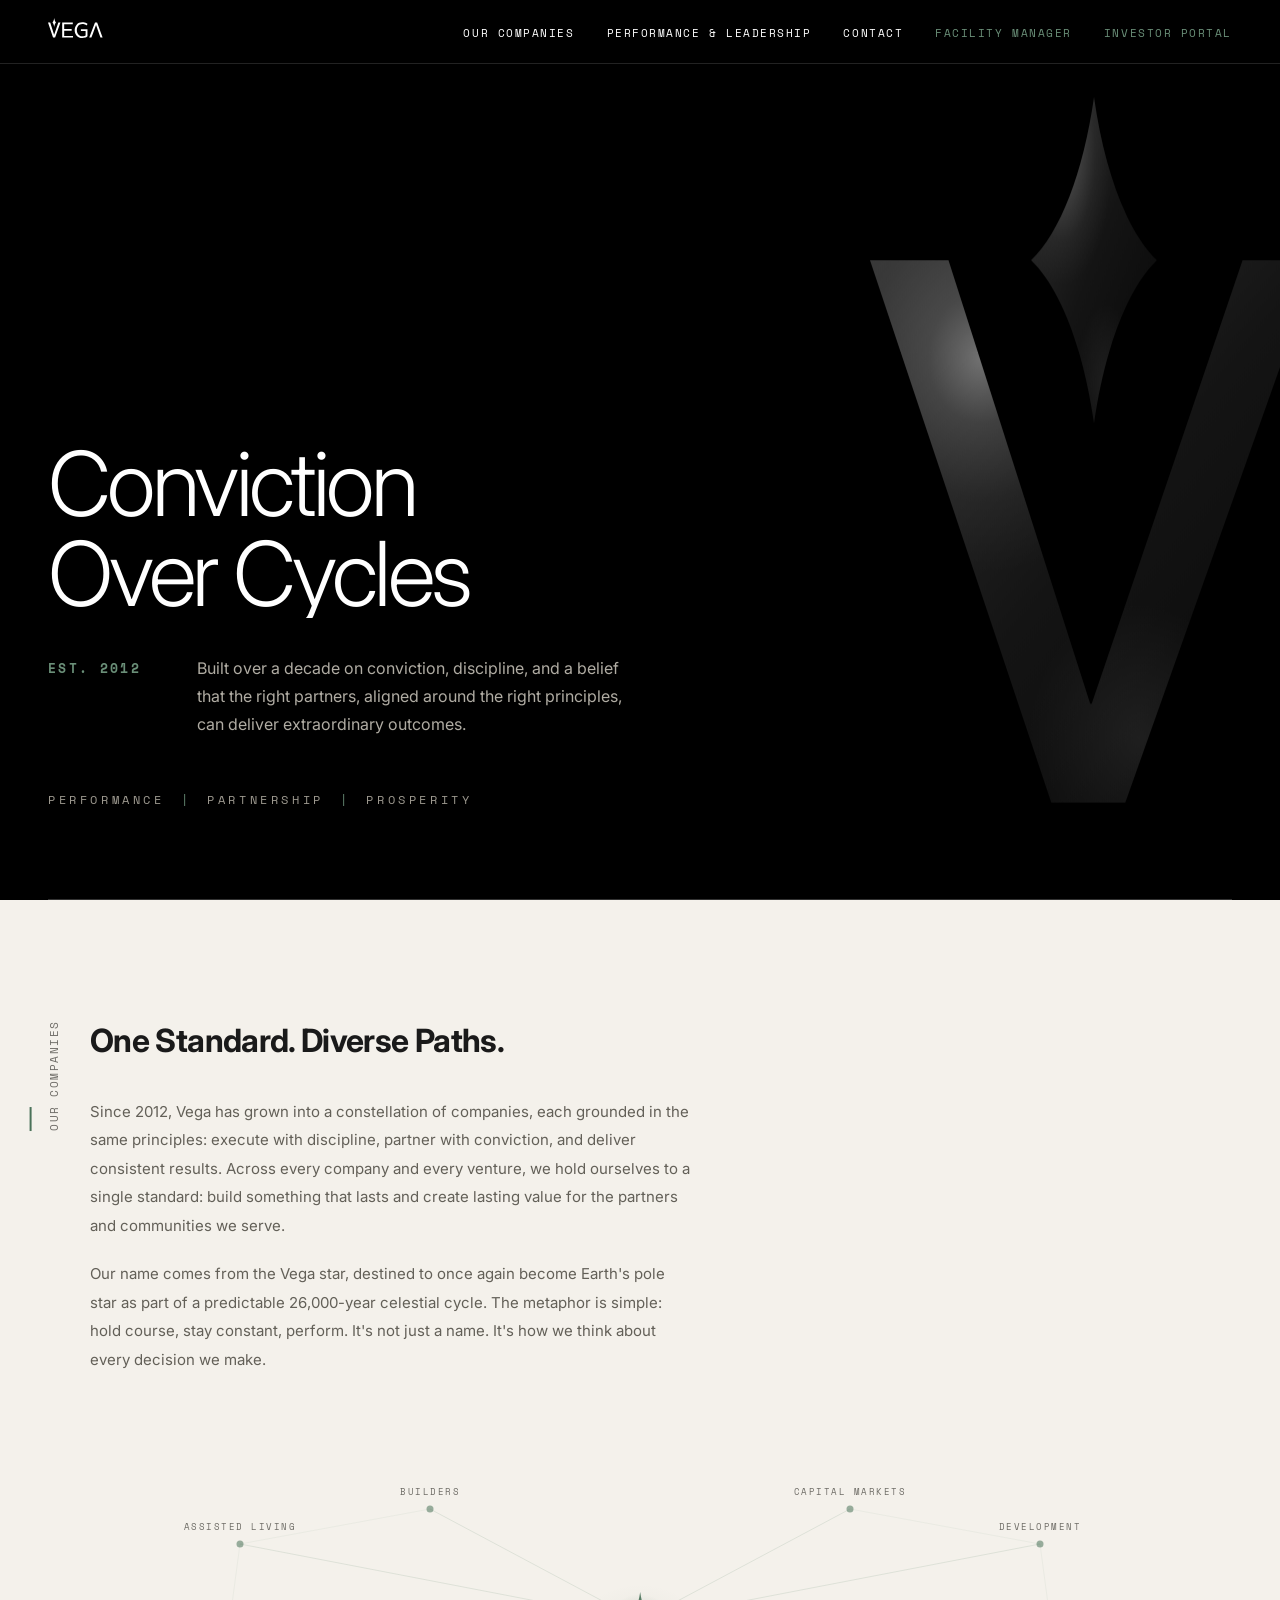
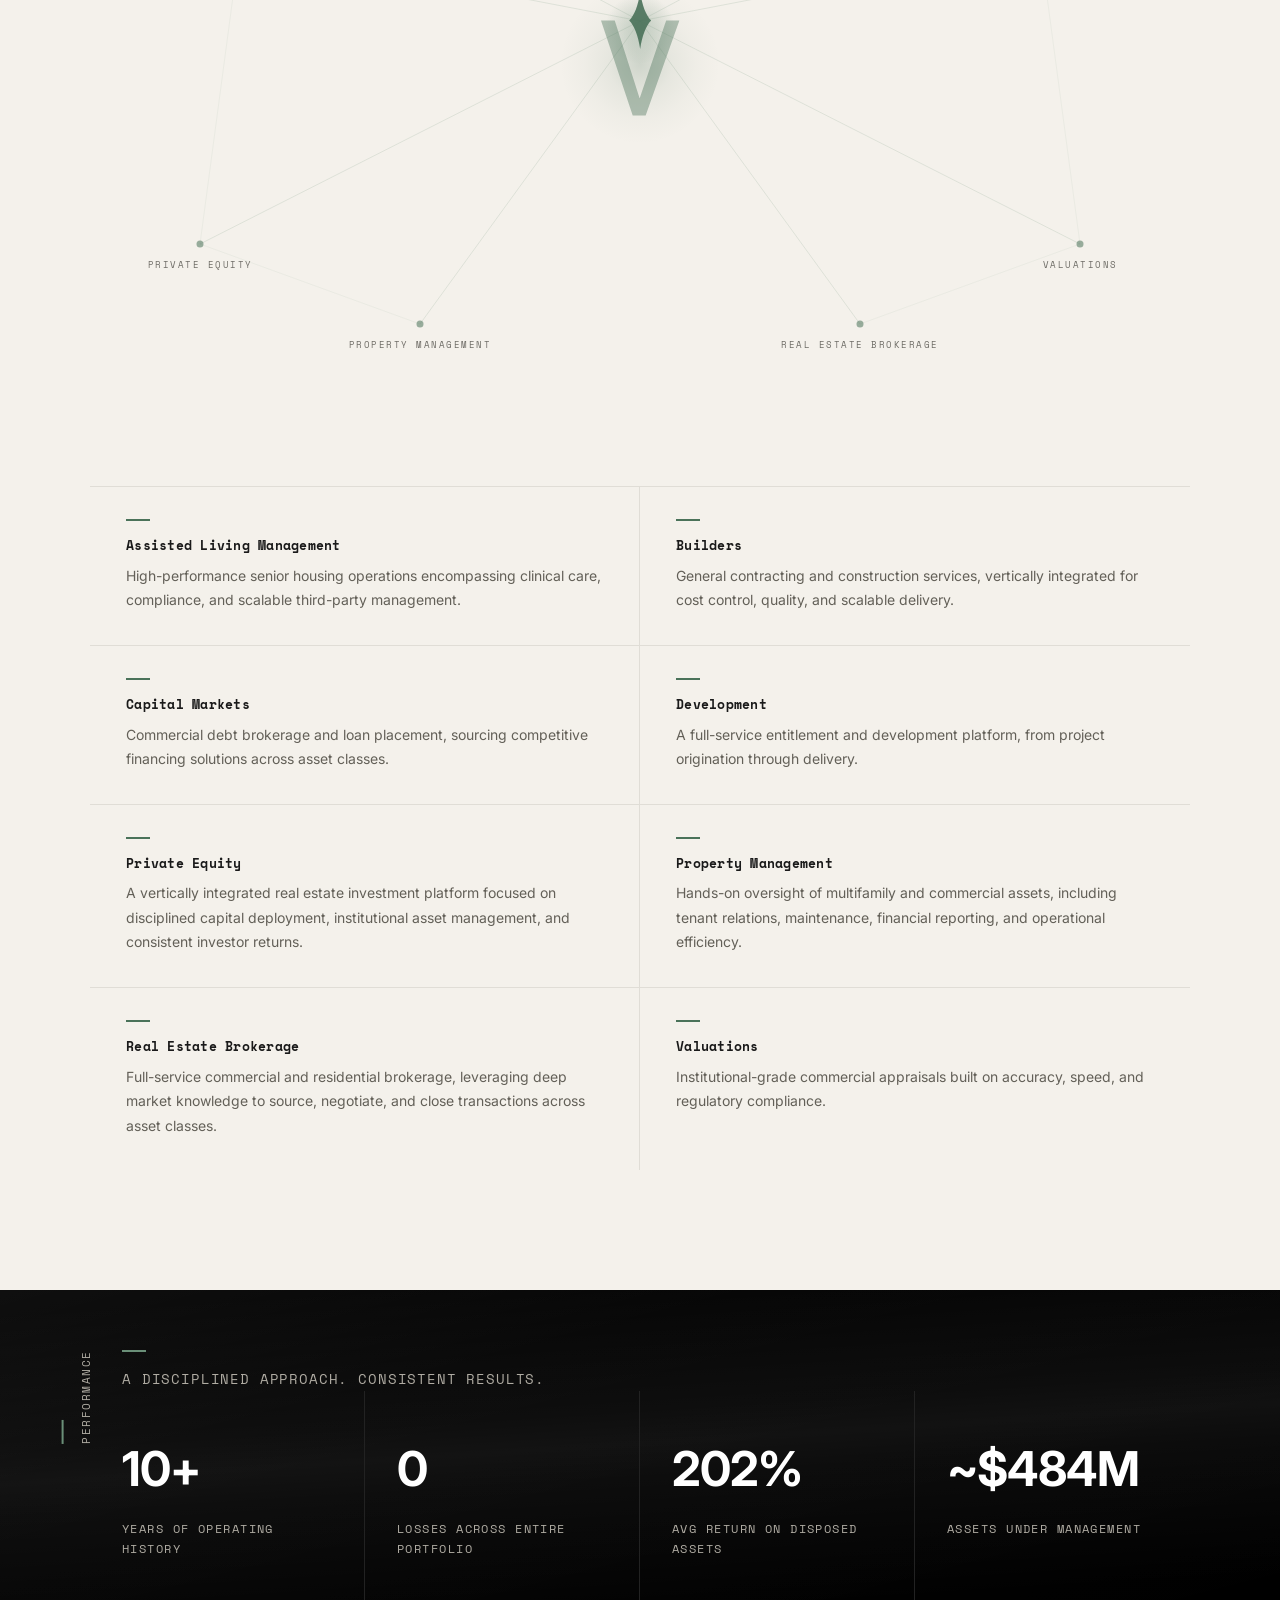
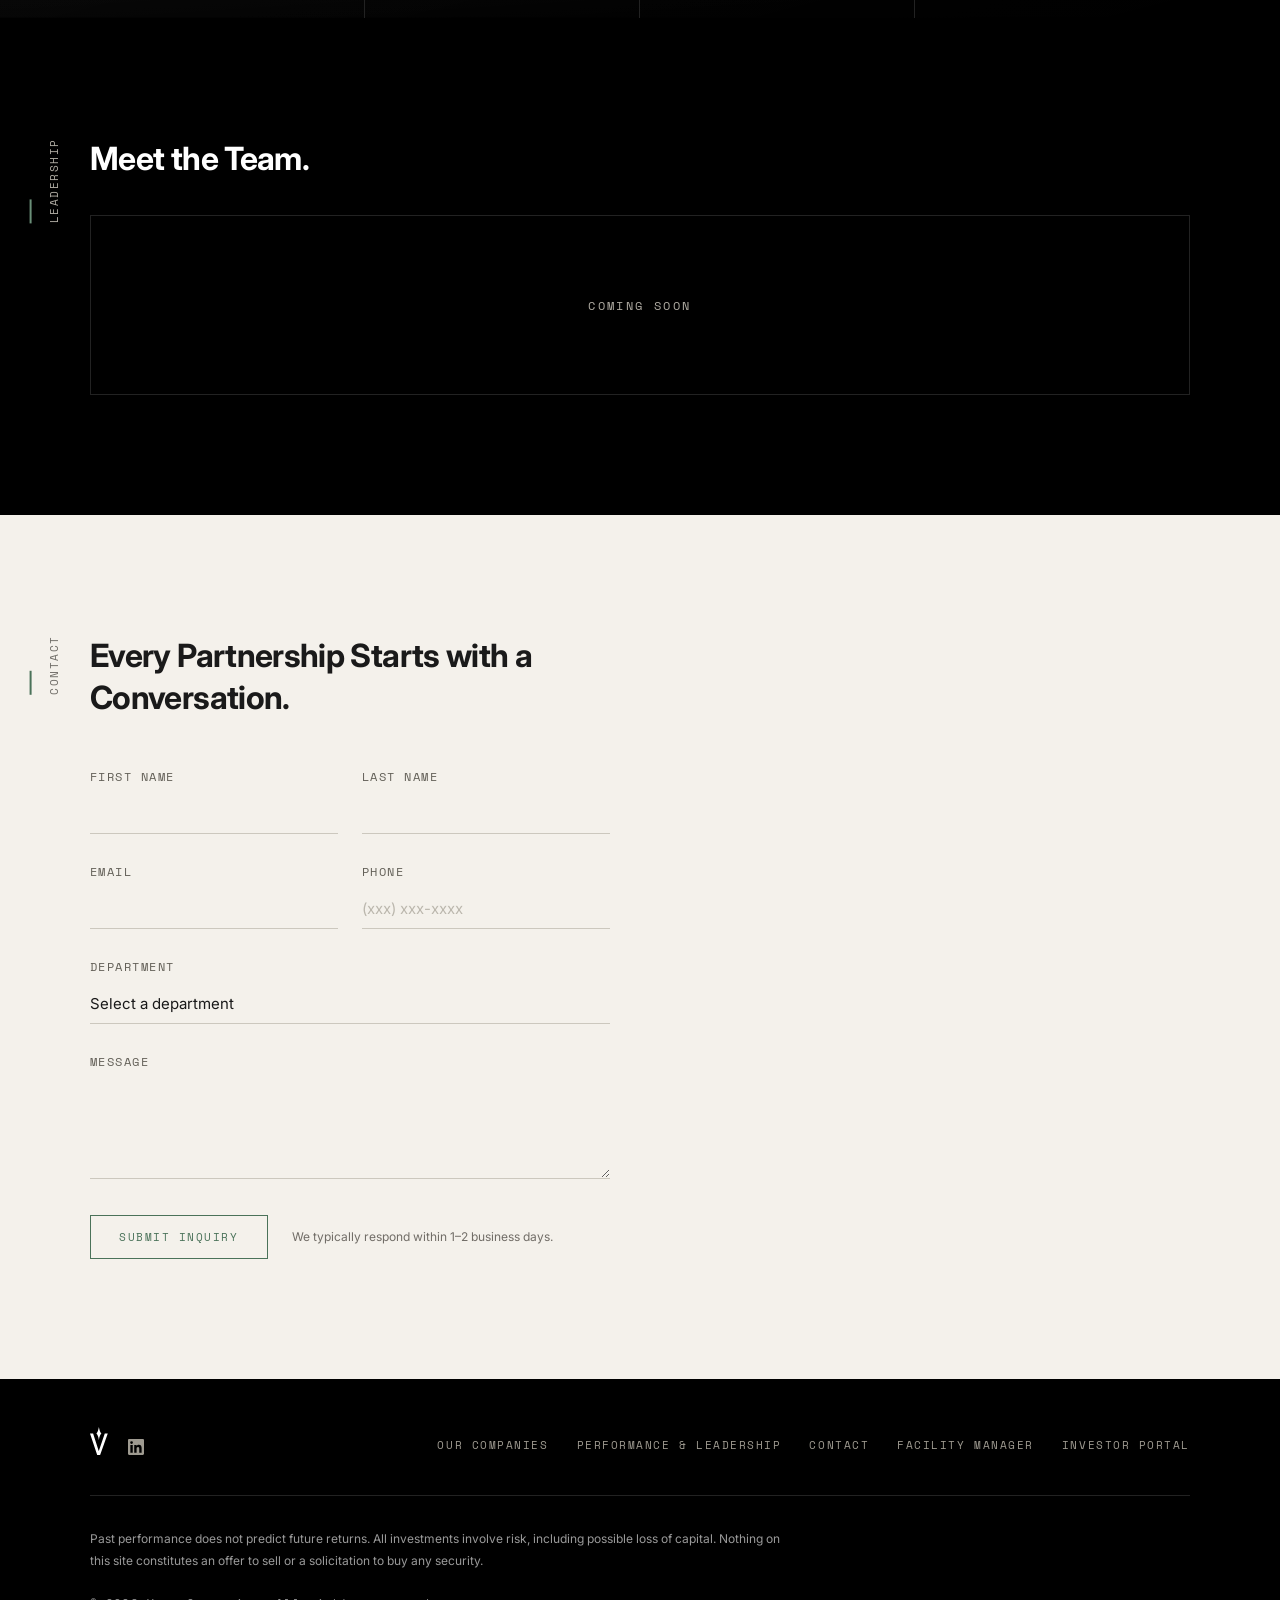
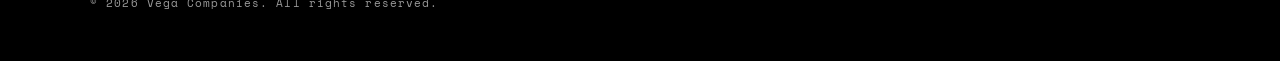
==== index.html @ 7c85484f "Migrate form pipeline from Netlify to Cloudflare Pages Functions + D1 - Add functions/api/contact.js" ====
<!DOCTYPE html>
<html lang="en">
<head>
<meta charset="UTF-8">
<meta name="viewport" content="width=device-width, initial-scale=1.0">
<title>Vega Companies | Conviction Over Cycles</title>
<link rel="icon" type="image/svg+xml" href="/favicon.svg">
<link rel="icon" type="image/png" sizes="32x32" href="/favicon-32.png">
<link rel="icon" type="image/png" sizes="16x16" href="/favicon-16.png">
<meta name="description" content="Vega is a family of companies built over a decade on conviction, discipline, and a belief that the right partners can deliver extraordinary outcomes.">
<link rel="preconnect" href="https://fonts.googleapis.com">
<link rel="preconnect" href="https://fonts.gstatic.com" crossorigin>
<link href="https://fonts.googleapis.com/css2?family=Inter:wght@300;400;500;600;700&family=Space+Mono:ital,wght@0,400;0,700;1,400&display=swap" rel="stylesheet">
<style>
:root{--black:#000;--white:#fff;--off-white:#f4f1eb;--grey:#636058;--grey-label:#6e6c66;--grey-label-dark:#B0ACA3;--grey-on-dark:#9E9A90;--grey-rule:#E0DDD6;--grey-dark-rule:#222;--green:#6A8F78;--green-on-white:#4A7259;--font-mono:'Space Mono',monospace;--font-sans:'Inter',-apple-system,'Helvetica Neue',Helvetica,Arial,sans-serif}
*,*::before,*::after{margin:0;padding:0;box-sizing:border-box}
html{scroll-behavior:smooth;font-size:16px}
body{background:var(--black);color:var(--white);font-family:var(--font-sans);line-height:1.6;font-weight:400;overflow-x:hidden;-webkit-font-smoothing:antialiased}
::selection{background:var(--green-on-white);color:var(--white)}
a{color:inherit;text-decoration:none}
a:focus-visible,button:focus-visible,select:focus-visible,input:focus-visible,textarea:focus-visible{outline:2px solid var(--green);outline-offset:3px}
.skip-link{position:absolute;top:-100%;left:16px;background:var(--green-on-white);color:var(--white);padding:12px 24px;z-index:9999;font-family:var(--font-mono);font-size:13px;letter-spacing:.05em;transition:top .3s}
.skip-link:focus{top:16px}

/* NAV */
header{position:fixed;top:0;left:0;right:0;z-index:100;padding:0 48px;height:64px;display:flex;align-items:center;justify-content:space-between;background:rgba(0,0,0,.88);backdrop-filter:blur(16px);-webkit-backdrop-filter:blur(16px);border-bottom:1px solid var(--grey-dark-rule);transition:background .4s,border-color .4s}
header.nav-light{background:rgba(244,241,235,.92);border-bottom-color:var(--grey-rule)}
header.nav-light .logo svg{fill:var(--black)}
header.nav-light nav a{color:var(--black)}
header.nav-light .nav-portal{color:var(--green-on-white)!important}
.logo svg{height:20px;fill:var(--white);transition:fill .4s}
.logo:hover{opacity:.6}
nav ul{list-style:none;display:flex;gap:32px;align-items:center}
nav a{font-family:var(--font-mono);font-size:11px;letter-spacing:.14em;text-transform:uppercase;font-weight:500;color:var(--white);transition:color .4s,opacity .25s}
nav a:hover{opacity:.6}
.nav-portal{color:var(--green)!important}

/* VERTICAL LABELS */
.label-v{font-family:var(--font-mono);font-size:11px;font-weight:500;letter-spacing:.14em;text-transform:uppercase;position:absolute;left:-60px;top:0;writing-mode:vertical-rl;transform:rotate(180deg);white-space:nowrap;padding-right:16px}
.label-v::after{content:'';position:absolute;right:0;top:0;width:2px;height:24px}
.label-v.light{color:var(--grey-label)}.label-v.light::after{background:var(--green-on-white)}
.label-v.dark{color:var(--grey-label-dark)}.label-v.dark::after{background:var(--green)}

/* HERO */
.hero{min-height:100vh;background:var(--black);color:var(--white);display:flex;flex-direction:column;justify-content:flex-end;padding:0 48px 88px;position:relative;overflow:hidden}
.hero-v{position:absolute;right:-3%;top:50%;transform:translateY(-50%);width:35vw;pointer-events:none;z-index:1;opacity:0}
.hero-v.revealed{animation:iconIn 2s cubic-bezier(.16,1,.3,1) forwards}
@keyframes iconIn{from{opacity:0;transform:translateY(-50%) scale(.94)}to{opacity:1;transform:translateY(-50%) scale(1)}}
.hero-line{position:absolute;bottom:0;left:48px;right:48px;height:1px;background:rgba(255,255,255,.2);transform:scaleX(0);transform-origin:left;animation:lineGrow 1.2s cubic-bezier(.16,1,.3,1) .8s forwards}
@keyframes lineGrow{to{transform:scaleX(1)}}
.hero h1{font-family:var(--font-sans);font-weight:300;font-size:clamp(48px,7vw,108px);line-height:1;letter-spacing:-.04em;max-width:800px;position:relative;z-index:2}
.reveal-line{display:block;overflow:hidden}
.reveal-line span{display:block;transform:translateY(110%);transition:transform .8s cubic-bezier(.16,1,.3,1)}
.reveal-line.visible span{transform:translateY(0)}
.reveal-line:nth-child(2) span{transition-delay:.08s}
.hero-sub{margin-top:36px;display:flex;align-items:flex-start;gap:56px;position:relative;z-index:2;opacity:0;transform:translateY(16px);transition:opacity .8s .5s,transform .8s .5s}
.hero-sub.visible{opacity:1;transform:translateY(0)}
.hero-sub p{font-family:var(--font-sans);font-size:16px;line-height:1.75;color:var(--grey-label-dark);max-width:440px;font-weight:400}
.hero-tag{font-family:var(--font-mono);font-size:13px;letter-spacing:.18em;text-transform:uppercase;color:var(--green);white-space:nowrap;padding-top:4px;font-weight:700}
.hero-pillars{margin-top:48px;position:relative;z-index:2;opacity:0;transform:translateY(12px);transition:opacity .8s .7s,transform .8s .7s}
.hero-pillars.visible{opacity:1;transform:translateY(0)}
.hero-pillars span{font-family:var(--font-mono);font-size:12px;letter-spacing:.3em;text-transform:uppercase;color:var(--grey-on-dark);font-weight:500}
.hero-pillars .sep{margin:0 16px;color:var(--green)}

/* COMPANIES */
.companies{padding:120px 48px;background:var(--off-white);color:#1a1a1a;scroll-margin-top:64px}
.companies-inner{max-width:1100px;margin:0 auto;position:relative}
.companies h2{font-family:var(--font-sans);font-weight:700;font-size:32px;line-height:1.3;letter-spacing:-.02em;color:#1a1a1a;margin-bottom:36px}
.origins-text{max-width:600px;margin-bottom:80px}
.origins-text p{font-family:var(--font-sans);font-size:15px;line-height:1.9;color:var(--grey);font-weight:400;margin-bottom:20px}
.origins-text p:last-child{margin-bottom:0}
.constellation-map{width:100%;margin-bottom:72px}
.constellation-map svg{width:100%;height:auto;display:block}
.details{display:grid;grid-template-columns:repeat(2,1fr);border-top:1px solid var(--grey-rule)}
.detail-item{padding:32px 36px;border-right:1px solid var(--grey-rule);border-bottom:1px solid var(--grey-rule);transition:background .3s;cursor:pointer;position:relative;overflow:hidden}
.detail-item:nth-child(2n){border-right:none}
.detail-item:nth-last-child(-n+2){border-bottom:none}
.detail-item:hover{background:rgba(255,255,255,.5)}
.detail-item .accent-line{width:24px;height:2px;background:var(--green-on-white);margin-bottom:14px}
.detail-item h3{font-family:var(--font-mono);font-size:13px;font-weight:700;color:#1a1a1a;margin-bottom:8px;letter-spacing:.02em}
.detail-item p{font-family:var(--font-sans);font-size:14px;color:var(--grey);line-height:1.75;font-weight:400}
.detail-item .coming-tag{position:absolute;top:0;right:0;bottom:0;left:0;background:rgba(244,241,235,.95);display:flex;align-items:center;justify-content:center;opacity:0;transition:opacity .3s;pointer-events:none}
.detail-item .coming-tag span{font-family:var(--font-mono);font-size:11px;letter-spacing:.2em;text-transform:uppercase;color:var(--green-on-white);font-weight:500}
.detail-item.show-coming .coming-tag{opacity:1}

/* STATS */
.stats-band{background:var(--black);color:var(--white);padding:0 48px;position:relative;overflow:hidden;scroll-margin-top:64px}
.stats-light{position:absolute;inset:0;pointer-events:none;z-index:0;width:100%;height:100%}
.stats-header{max-width:1100px;margin:0 auto;position:relative;z-index:1;padding:60px 32px 0}
.stats-header-inner{position:relative}
.stats-accent{width:24px;height:2px;background:var(--green);margin-bottom:16px}
.stats-title{font-family:var(--font-mono);font-size:14px;font-weight:500;letter-spacing:.06em;text-transform:uppercase;color:var(--grey-label-dark)}
.stats-inner{display:grid;grid-template-columns:repeat(4,1fr);max-width:1100px;margin:0 auto;position:relative;z-index:1}
.stat{padding:40px 32px 60px;border-right:1px solid var(--grey-dark-rule)}
.stat:last-child{border-right:none}
.stat-number{font-family:var(--font-sans);font-size:48px;font-weight:700;letter-spacing:-.02em;margin-bottom:12px;color:var(--white)}
.stat-label{font-family:var(--font-mono);font-size:12px;letter-spacing:.12em;text-transform:uppercase;color:var(--grey-label-dark);line-height:1.6;font-weight:500}

/* LEADERSHIP */
.leadership{background:var(--black);color:var(--white);padding:120px 48px;position:relative}
.leadership-inner{max-width:1100px;margin:0 auto;position:relative}
.leadership h2{font-family:var(--font-sans);font-weight:700;font-size:32px;line-height:1.3;letter-spacing:-.02em;margin-bottom:36px}
.coming-soon{display:flex;align-items:center;justify-content:center;min-height:180px;border:1px solid var(--grey-dark-rule)}
.coming-soon span{font-family:var(--font-mono);font-size:12px;letter-spacing:.2em;text-transform:uppercase;color:var(--grey-label-dark);font-weight:500}

/* CONTACT */
.cta{padding:120px 48px;background:var(--off-white);color:#1a1a1a;position:relative;scroll-margin-top:64px}
.cta-inner{max-width:1100px;margin:0 auto;position:relative;z-index:1}
.cta h2{font-family:var(--font-sans);font-weight:700;font-size:32px;line-height:1.3;letter-spacing:-.02em;color:#1a1a1a;margin-bottom:48px;max-width:500px}
.form{max-width:520px}
.form .form-row{margin-bottom:28px}
.form .form-row-half{display:grid;grid-template-columns:1fr 1fr;gap:24px;margin-bottom:28px}
.form label{display:block;font-family:var(--font-mono);font-size:12px;letter-spacing:.12em;text-transform:uppercase;color:var(--grey);font-weight:500;margin-bottom:8px}
.form input,.form select,.form textarea{width:100%;background:transparent;border:none;border-bottom:1px solid #ccc8be;padding:10px 0;font-family:var(--font-sans);font-size:15px;color:#1a1a1a;font-weight:400;outline:none;transition:border-color .3s;-webkit-appearance:none;border-radius:0}
.form input:focus,.form select:focus,.form textarea:focus{border-bottom-color:var(--green-on-white)}
.form input::placeholder,.form textarea::placeholder{color:#bbb7ad}
.form textarea{resize:vertical;min-height:100px;line-height:1.6}
.form select{cursor:pointer}
.submit-row{display:flex;align-items:center;gap:24px;margin-top:8px}
.submit-btn{font-family:var(--font-mono);font-size:11px;font-weight:500;letter-spacing:.14em;text-transform:uppercase;background:none;border:1px solid var(--green-on-white);color:var(--green-on-white);cursor:pointer;padding:13px 28px;transition:all .3s;border-radius:0}
.submit-btn:hover{background:var(--green-on-white);color:var(--white)}
.submit-note{font-family:var(--font-sans);font-size:12px;color:#716d67}
.hp-field{display:none}

/* FOOTER */
footer{background:var(--black);color:var(--white);padding:48px}
.footer-inner{max-width:1100px;margin:0 auto}
.footer-upper{display:flex;justify-content:space-between;align-items:flex-end;padding-bottom:40px;border-bottom:1px solid var(--grey-dark-rule)}
.footer-left{display:flex;align-items:flex-end;gap:20px}
.footer-left .v-icon{height:28px;fill:var(--grey-on-dark)}
.footer-left .linkedin{display:flex;align-items:center;color:var(--grey-on-dark);transition:color .3s}
.footer-left .linkedin:hover{color:var(--white)}
.footer-left .linkedin svg{width:16px;height:16px;fill:currentColor}
.footer-nav{display:flex;gap:28px}
.footer-nav a{font-family:var(--font-mono);font-size:11px;letter-spacing:.14em;text-transform:uppercase;color:var(--grey-on-dark);font-weight:500;transition:color .3s}
.footer-nav a:hover{color:var(--white)}
.footer-disclaimer{padding-top:32px;font-family:var(--font-sans);font-size:12px;line-height:1.8;color:#999;max-width:700px;font-weight:400}
.footer-copy{margin-top:24px;font-family:var(--font-mono);font-size:11px;letter-spacing:.1em;color:#999;font-weight:500}

/* SCROLL REVEAL */
.fade-up{opacity:0;transform:translateY(24px);transition:opacity .7s cubic-bezier(.16,1,.3,1),transform .7s cubic-bezier(.16,1,.3,1)}
.fade-up.visible{opacity:1;transform:translateY(0)}
.fade-up:nth-child(2){transition-delay:.08s}
.fade-up:nth-child(3){transition-delay:.16s}
.fade-up:nth-child(4){transition-delay:.24s}

/* HAMBURGER */
.hamburger{display:none;background:none;border:none;cursor:pointer;padding:8px;z-index:101}
.hamburger span{display:block;width:22px;height:1.5px;background:var(--white);margin:5px 0;transition:transform .3s,opacity .3s,background .4s}
header.nav-light .hamburger span{background:var(--black)}
.hamburger.open span:nth-child(1){transform:rotate(45deg) translate(4px,4px)}
.hamburger.open span:nth-child(2){opacity:0}
.hamburger.open span:nth-child(3){transform:rotate(-45deg) translate(5px,-5px)}

/* MOBILE NAV OVERLAY */
.nav-overlay{display:none}

/* ═══════════════════════════════════════════════ */
/* TABLET — 1024px and below                      */
/* ═══════════════════════════════════════════════ */
@media(max-width:1024px){
  .label-v{display:none}
  .hero{padding:0 32px 72px}
  .hero-line{left:32px;right:32px}
  .hero-v{width:45vw;right:-5%}
  .companies{padding:80px 32px}
  .stats-band{padding:0 32px}
  .stats-inner{grid-template-columns:repeat(2,1fr)}
  .stat{border-bottom:1px solid var(--grey-dark-rule)}
  .stat:nth-child(2){border-right:none}
  .stat:nth-child(3){border-right:1px solid var(--grey-dark-rule)}
  .stat:nth-child(4){border-right:none}
  .stat:nth-last-child(-n+2){border-bottom:none}
  .leadership{padding:80px 32px}
  .cta{padding:80px 32px}
  footer{padding:40px 32px}
}

/* ═══════════════════════════════════════════════ */
/* TABLET PORTRAIT — 768px and below              */
/* ═══════════════════════════════════════════════ */
@media(max-width:768px){
  /* NAV — hamburger */
  header{padding:0 24px;height:56px}
  nav ul{display:none}
  .hamburger{display:block}
  .nav-overlay{display:none;position:fixed;inset:0;background:rgba(0,0,0,.96);z-index:99;flex-direction:column;align-items:center;justify-content:center;gap:0}
  .nav-overlay.open{display:flex}
  .nav-overlay a{font-family:var(--font-mono);font-size:14px;letter-spacing:.14em;text-transform:uppercase;color:var(--white);font-weight:500;padding:20px;display:block;transition:opacity .25s}
  .nav-overlay a:hover{opacity:.6}
  .nav-overlay .nav-portal{color:var(--green)!important}

  /* HERO */
  .hero{padding:0 24px 56px;min-height:100svh}
  .hero-line{left:24px;right:24px}
  .hero-v{width:60vw;right:-10%;opacity:.5}
  .hero h1{font-size:clamp(40px,10vw,72px)}
  .hero-sub{flex-direction:column;gap:16px;margin-top:28px}
  .hero-sub p{font-size:15px;max-width:100%}
  .hero-tag{padding-top:0}
  .hero-pillars{margin-top:32px}
  .hero-pillars span{font-size:10px;letter-spacing:.2em}
  .hero-pillars .sep{margin:0 10px}

  /* COMPANIES */
  .companies{padding:64px 24px}
  .companies h2{font-size:26px}
  .origins-text{margin-bottom:48px}
  .origins-text p{font-size:14px}
  /* Constellation — scale text for mobile readability */
  .constellation-map svg text{font-size:11px!important}
  .details{grid-template-columns:1fr}
  .detail-item{border-right:none!important;padding:24px 20px}
  .detail-item:nth-last-child(-n+2){border-bottom:1px solid var(--grey-rule)}
  .detail-item:last-child{border-bottom:none}

  /* STATS */
  .stats-band{padding:0 24px}
  .stats-header{padding:48px 16px 0}
  .stats-inner{grid-template-columns:repeat(2,1fr)}
  .stat{padding:28px 16px 40px}
  .stat-number{font-size:36px}
  .stat-label{font-size:10px}

  /* LEADERSHIP */
  .leadership{padding:64px 24px}
  .leadership h2{font-size:26px}

  /* CONTACT */
  .cta{padding:64px 24px}
  .cta h2{font-size:26px}
  .form .form-row-half{grid-template-columns:1fr;gap:0
  .form .form-row-half>div{margin-bottom:28px}
  .submit-row{flex-direction:column;align-items:flex-start;gap:12px}

  /* FOOTER */
  footer{padding:32px 24px}
  .footer-upper{flex-direction:column;align-items:flex-start;gap:24px}
  .footer-nav{flex-wrap:wrap;gap:16px}
  .footer-nav a{font-size:10px}
  .footer-disclaimer{font-size:11px}
}

/* ═══════════════════════════════════════════════ */
/* MOBILE — 480px and below                       */
/* ═══════════════════════════════════════════════ */
@media(max-width:480px){
  header{padding:0 16px}
  .hero{padding:0 16px 40px}
  .hero-line{left:16px;right:16px}
  .hero-v{width:75vw;right:-15%}
  .hero h1{font-size:clamp(36px,12vw,56px)}
  .hero-sub p{font-size:14px}
  .hero-pillars span{font-size:9px;letter-spacing:.15em}
  .hero-pillars .sep{margin:0 6px}

  .companies{padding:48px 16px}
  .companies h2{font-size:22px}
  .origins-text p{font-size:13px}
  .constellation-map{margin-bottom:40px;overflow-x:auto;-webkit-overflow-scrolling:touch}
  .constellation-map svg{min-width:600px}

  .stats-band{padding:0 16px}
  .stats-header{padding:40px 8px 0}
  .stats-inner{grid-template-columns:1fr 1fr}
  .stat{padding:24px 12px 32px}
  .stat-number{font-size:32px}
  .stat-label{font-size:9px;letter-spacing:.08em}

  .leadership{padding:48px 16px}
  .cta{padding:48px 16px}
  .cta h2{font-size:22px;max-width:100%}
  .form label{font-size:11px}
  .form input,.form select,.form textarea{font-size:16px}

  footer{padding:24px 16px}
  .footer-nav{gap:12px}
  .footer-copy{font-size:10px}
}
</style>
</head>
<body>
<a href="#main" class="skip-link">Skip to main content</a>

<header id="nav" role="banner">
  <a href="/" class="logo" aria-label="Vega Companies home">
    <svg viewBox="0 0 1602.14 586.87" aria-hidden="true"><polygon points="474.94 371.81 694.38 371.81 694.38 320.83 474.94 320.83 474.94 184.06 727.34 184.06 727.34 133.09 416.51 133.09 416.51 575.71 733.55 575.71 733.55 524.74 474.94 524.74 474.94 371.81"/><path d="M1441.79,133.12h-62.16l-169.15,442.55h62.82l51.03-135.47,18-51.03,67.08-183.39h1.3l63.46,183.39,18,51.03,47.27,135.47h62.69l-160.34-442.55Z"/><path d="M0,133.09h64.04l115.63,361.8h1.24l123.09-361.8h61.54l-157.28,442.62h-60.3L0,133.09Z"/><path d="M182.77,0c-8.8,61.66-27.56,110.27-51.34,133.09,23.79,22.82,42.54,71.43,51.34,133.09,8.8-61.66,27.56-110.27,51.34-133.09-23.79-22.82-42.54-71.43-51.34-133.09Z"/><path d="M965.68,381.82h137.75v129.49c-10.38,6.49-21.85,11.63-34.51,15.59-19.29,6.09-40.54,9.07-63.72,9.07-27.33,0-51.03-5.05-71.23-15.28-20.07-10.1-36.65-23.7-49.73-40.67-12.95-16.97-22.66-36.78-28.88-59.06-6.22-22.41-9.33-45.85-9.33-70.33s3.63-46.11,10.88-67.74c7.25-21.5,17.74-40.41,31.47-56.6,13.6-16.19,30.3-29.01,49.99-38.85,19.69-9.71,41.96-14.63,66.82-14.63,21.12,0,39.89,2.46,56.21,7.25,16.45,4.79,30.56,11.27,42.61,19.56,8.28,5.7,16.7,12.56,23.96,20.08l33.41-43.52c-9.45-8.81-21.11-16.84-29.14-21.76-18-11.01-37.68-18.52-59.31-24.09-21.5-5.7-44.17-8.42-67.74-8.42-35.62,0-67.22,6.73-94.8,20.2-27.58,13.47-50.9,31.21-69.94,53.1-19.04,22.02-33.42,46.88-43.13,74.6-9.84,27.84-14.63,55.95-14.63,84.57,0,34.45,5.05,65.92,15.15,94.54,10.23,28.49,24.87,53.1,44.17,73.56,19.29,20.59,42.74,36.39,70.2,47.66,27.58,11.14,58.54,16.71,92.99,16.71,31.09,0,65.15-2.59,92.73-12.95,2.48-.88,5.08-1.96,7.76-3.17h0c.16-.07.32-.14.48-.22.19-.09.38-.17.58-.26,16.42-7.43,35.61-19.49,51.54-35.86v-207.45h-192.61v54.86Z"/></svg>
  </a>
  <nav aria-label="Main navigation"><ul>
    <li><a href="#companies">Our Companies</a></li>
    <li><a href="#performance">Performance &amp; Leadership</a></li>
    <li><a href="#contact">Contact</a></li>
    <li><a href="https://www.vegafacilitymanagement.com/dashboard" class="nav-portal" target="_blank" rel="noopener noreferrer">Facility Manager</a></li>
    <li><a href="https://vega.invportal.com/login" class="nav-portal" target="_blank" rel="noopener noreferrer">Investor Portal</a></li>
  </ul></nav>
  <button class="hamburger" aria-label="Toggle menu" aria-expanded="false">
    <span></span><span></span><span></span>
  </button>
</header>

<div class="nav-overlay" role="dialog" aria-label="Mobile navigation">
  <a href="#companies">Our Companies</a>
  <a href="#performance">Performance &amp; Leadership</a>
  <a href="#contact">Contact</a>
  <a href="https://www.vegafacilitymanagement.com/dashboard" class="nav-portal" target="_blank" rel="noopener noreferrer">Facility Manager</a>
  <a href="https://vega.invportal.com/login" class="nav-portal" target="_blank" rel="noopener noreferrer">Investor Portal</a>
</div>

<main id="main">

<!-- HERO -->
<section class="hero" aria-label="Introduction">
  <svg class="hero-v" viewBox="0 0 186.57 293.85" aria-hidden="true">
    <defs>
      <linearGradient id="hv_base" x1="0%" y1="0%" x2="100%" y2="100%"><stop offset="0%" stop-color="#fff" stop-opacity=".20"/><stop offset="50%" stop-color="#fff" stop-opacity=".08"/><stop offset="100%" stop-color="#fff" stop-opacity=".03"/></linearGradient>
      <radialGradient id="hv_spec" cx="25%" cy="18%" r="40%"><stop offset="0%" stop-color="#fff" stop-opacity=".35"/><stop offset="30%" stop-color="#fff" stop-opacity=".14"/><stop offset="65%" stop-color="#fff" stop-opacity=".04"/><stop offset="100%" stop-color="#fff" stop-opacity="0"/></radialGradient>
      <radialGradient id="hv_refl" cx="60%" cy="88%" r="25%"><stop offset="0%" stop-color="#fff" stop-opacity=".07"/><stop offset="100%" stop-color="#fff" stop-opacity="0"/></radialGradient>
    </defs>
    <path d="M0,67.93h32.68l59.02,184.67h.63l62.83-184.67h31.41l-80.27,225.92h-30.78L0,67.93Z" fill="url(#hv_base)"/>
    <path d="M93.29,0c-4.49,31.47-14.06,56.29-26.21,67.93,12.14,11.65,21.71,36.46,26.21,67.93,4.49-31.47,14.06-56.29,26.21-67.93-12.14-11.65-21.71-36.46-26.21-67.93Z" fill="url(#hv_base)"/>
    <path d="M0,67.93h32.68l59.02,184.67h.63l62.83-184.67h31.41l-80.27,225.92h-30.78L0,67.93Z" fill="url(#hv_spec)"/>
    <path d="M93.29,0c-4.49,31.47-14.06,56.29-26.21,67.93,12.14,11.65,21.71,36.46,26.21,67.93,4.49-31.47,14.06-56.29,26.21-67.93-12.14-11.65-21.71-36.46-26.21-67.93Z" fill="url(#hv_spec)"/>
    <path d="M0,67.93h32.68l59.02,184.67h.63l62.83-184.67h31.41l-80.27,225.92h-30.78L0,67.93Z" fill="url(#hv_refl)"/>
    <path d="M93.29,0c-4.49,31.47-14.06,56.29-26.21,67.93,12.14,11.65,21.71,36.46,26.21,67.93,4.49-31.47,14.06-56.29,26.21-67.93-12.14-11.65-21.71-36.46-26.21-67.93Z" fill="url(#hv_refl)"/>
  </svg>
  <div class="hero-line" aria-hidden="true"></div>
  <h1><span class="reveal-line"><span>Conviction</span></span><span class="reveal-line"><span>Over Cycles</span></span></h1>
  <div class="hero-sub">
    <span class="hero-tag">Est. 2012</span>
    <p>Built over a decade on conviction, discipline, and a belief that the right partners, aligned around the right principles, can deliver extraordinary outcomes.</p>
  </div>
  <div class="hero-pillars" aria-label="Core pillars">
    <span>Performance</span><span class="sep" aria-hidden="true">|</span><span>Partnership</span><span class="sep" aria-hidden="true">|</span><span>Prosperity</span>
  </div>
</section>

<!-- OUR COMPANIES -->
<section class="companies" id="companies" aria-label="Our Companies">
  <div class="companies-inner">
    <span class="label-v light">Our Companies</span>
    <h2 class="fade-up">One Standard. Diverse Paths.</h2>
    <div class="origins-text fade-up">
      <p>Since 2012, Vega has grown into a constellation of companies, each grounded in the same principles: execute with discipline, partner with conviction, and deliver consistent results. Across every company and every venture, we hold ourselves to a single standard: build something that lasts and create lasting value for the partners and communities we serve.</p>
      <p>Our name comes from the Vega star, destined to once again become Earth's pole star as part of a predictable 26,000-year celestial cycle. The metaphor is simple: hold course, stay constant, perform. It's not just a name. It's how we think about every decision we make.</p>
    </div>
    <div class="constellation-map fade-up" role="img" aria-label="Constellation diagram showing Vega's eight companies connected to a central star">
      <svg viewBox="0 0 1100 560" xmlns="http://www.w3.org/2000/svg">
        <defs><radialGradient id="starglow" cx="50%" cy="50%" r="50%"><stop offset="0%" stop-color="#4A7259" stop-opacity=".22"/><stop offset="40%" stop-color="#4A7259" stop-opacity=".08"/><stop offset="70%" stop-color="#4A7259" stop-opacity=".03"/><stop offset="100%" stop-color="#4A7259" stop-opacity="0"/></radialGradient><radialGradient id="starcore" cx="50%" cy="50%" r="50%"><stop offset="0%" stop-color="#6A8F78" stop-opacity=".30"/><stop offset="100%" stop-color="#4A7259" stop-opacity="0"/></radialGradient></defs>
        <line x1="550" y1="167" x2="150" y2="90" stroke="#4A7259" stroke-opacity=".13" stroke-width="1"/><line x1="550" y1="167" x2="340" y2="55" stroke="#4A7259" stroke-opacity=".13" stroke-width="1"/><line x1="550" y1="167" x2="760" y2="55" stroke="#4A7259" stroke-opacity=".13" stroke-width="1"/><line x1="550" y1="167" x2="950" y2="90" stroke="#4A7259" stroke-opacity=".13" stroke-width="1"/><line x1="550" y1="167" x2="110" y2="390" stroke="#4A7259" stroke-opacity=".13" stroke-width="1"/><line x1="550" y1="167" x2="330" y2="470" stroke="#4A7259" stroke-opacity=".13" stroke-width="1"/><line x1="550" y1="167" x2="770" y2="470" stroke="#4A7259" stroke-opacity=".13" stroke-width="1"/><line x1="550" y1="167" x2="990" y2="390" stroke="#4A7259" stroke-opacity=".13" stroke-width="1"/>
        <line x1="150" y1="90" x2="340" y2="55" stroke="#4A7259" stroke-opacity=".06" stroke-width="1"/><line x1="760" y1="55" x2="950" y2="90" stroke="#4A7259" stroke-opacity=".06" stroke-width="1"/><line x1="110" y1="390" x2="330" y2="470" stroke="#4A7259" stroke-opacity=".06" stroke-width="1"/><line x1="770" y1="470" x2="990" y2="390" stroke="#4A7259" stroke-opacity=".06" stroke-width="1"/><line x1="150" y1="90" x2="110" y2="390" stroke="#4A7259" stroke-opacity=".06" stroke-width="1"/><line x1="950" y1="90" x2="990" y2="390" stroke="#4A7259" stroke-opacity=".06" stroke-width="1"/>
        <circle cx="550" cy="210" r="80" fill="url(#starglow)"/><circle cx="550" cy="175" r="35" fill="url(#starcore)"/>
        <g transform="translate(511,138) scale(.42)"><path d="M93.29,0c-4.49,31.47-14.06,56.29-26.21,67.93,12.14,11.65,21.71,36.46,26.21,67.93,4.49-31.47,14.06-56.29,26.21-67.93-12.14-11.65-21.71-36.46-26.21-67.93Z" fill="#4A7259" opacity=".9"/><path d="M0,67.93h32.68l59.02,184.67h.63l62.83-184.67h31.41l-80.27,225.92h-30.78L0,67.93Z" fill="#4A7259" opacity=".4"/></g>
        <circle cx="150" cy="90" r="3.5" fill="#4A7259" opacity=".55"/><text x="150" y="76" text-anchor="middle" font-family="'Space Mono',monospace" font-size="9" letter-spacing="1.5" fill="#6e6c66" font-weight="500">ASSISTED LIVING</text>
        <circle cx="340" cy="55" r="3.5" fill="#4A7259" opacity=".55"/><text x="340" y="41" text-anchor="middle" font-family="'Space Mono',monospace" font-size="9" letter-spacing="1.5" fill="#6e6c66" font-weight="500">BUILDERS</text>
        <circle cx="760" cy="55" r="3.5" fill="#4A7259" opacity=".55"/><text x="760" y="41" text-anchor="middle" font-family="'Space Mono',monospace" font-size="9" letter-spacing="1.5" fill="#6e6c66" font-weight="500">CAPITAL MARKETS</text>
        <circle cx="950" cy="90" r="3.5" fill="#4A7259" opacity=".55"/><text x="950" y="76" text-anchor="middle" font-family="'Space Mono',monospace" font-size="9" letter-spacing="1.5" fill="#6e6c66" font-weight="500">DEVELOPMENT</text>
        <circle cx="110" cy="390" r="3.5" fill="#4A7259" opacity=".55"/><text x="110" y="414" text-anchor="middle" font-family="'Space Mono',monospace" font-size="9" letter-spacing="1.5" fill="#6e6c66" font-weight="500">PRIVATE EQUITY</text>
        <circle cx="330" cy="470" r="3.5" fill="#4A7259" opacity=".55"/><text x="330" y="494" text-anchor="middle" font-family="'Space Mono',monospace" font-size="9" letter-spacing="1.5" fill="#6e6c66" font-weight="500">PROPERTY MANAGEMENT</text>
        <circle cx="770" cy="470" r="3.5" fill="#4A7259" opacity=".55"/><text x="770" y="494" text-anchor="middle" font-family="'Space Mono',monospace" font-size="9" letter-spacing="1.5" fill="#6e6c66" font-weight="500">REAL ESTATE BROKERAGE</text>
        <circle cx="990" cy="390" r="3.5" fill="#4A7259" opacity=".55"/><text x="990" y="414" text-anchor="middle" font-family="'Space Mono',monospace" font-size="9" letter-spacing="1.5" fill="#6e6c66" font-weight="500">VALUATIONS</text>
      </svg>
    </div>
    <div class="details">
      <div class="detail-item fade-up"><div class="accent-line"></div><h3>Assisted Living Management</h3><p>High-performance senior housing operations encompassing clinical care, compliance, and scalable third-party management.</p><div class="coming-tag"><span>Site Coming Soon</span></div></div>
      <div class="detail-item fade-up"><div class="accent-line"></div><h3>Builders</h3><p>General contracting and construction services, vertically integrated for cost control, quality, and scalable delivery.</p><div class="coming-tag"><span>Site Coming Soon</span></div></div>
      <div class="detail-item fade-up"><div class="accent-line"></div><h3>Capital Markets</h3><p>Commercial debt brokerage and loan placement, sourcing competitive financing solutions across asset classes.</p><div class="coming-tag"><span>Site Coming Soon</span></div></div>
      <div class="detail-item fade-up"><div class="accent-line"></div><h3>Development</h3><p>A full-service entitlement and development platform, from project origination through delivery.</p><div class="coming-tag"><span>Site Coming Soon</span></div></div>
      <div class="detail-item fade-up"><div class="accent-line"></div><h3>Private Equity</h3><p>A vertically integrated real estate investment platform focused on disciplined capital deployment, institutional asset management, and consistent investor returns.</p><div class="coming-tag"><span>Site Coming Soon</span></div></div>
      <div class="detail-item fade-up"><div class="accent-line"></div><h3>Property Management</h3><p>Hands-on oversight of multifamily and commercial assets, including tenant relations, maintenance, financial reporting, and operational efficiency.</p><div class="coming-tag"><span>Site Coming Soon</span></div></div>
      <div class="detail-item fade-up"><div class="accent-line"></div><h3>Real Estate Brokerage</h3><p>Full-service commercial and residential brokerage, leveraging deep market knowledge to source, negotiate, and close transactions across asset classes.</p><div class="coming-tag"><span>Site Coming Soon</span></div></div>
      <div class="detail-item fade-up"><div class="accent-line"></div><h3>Valuations</h3><p>Institutional-grade commercial appraisals built on accuracy, speed, and regulatory compliance.</p><div class="coming-tag"><span>Site Coming Soon</span></div></div>
    </div>
  </div>
</section>

<!-- STATS -->
<section class="stats-band" id="performance" aria-label="Performance metrics">
  <svg class="stats-light" preserveAspectRatio="none" viewBox="0 0 1200 200" xmlns="http://www.w3.org/2000/svg" aria-hidden="true">
    <defs><linearGradient id="sw" x1="0%" y1="0%" x2="100%" y2="100%"><stop offset="0%" stop-color="#fff" stop-opacity=".06"/><stop offset="30%" stop-color="#fff" stop-opacity=".02"/><stop offset="100%" stop-color="#fff" stop-opacity="0"/></linearGradient><linearGradient id="sb" x1="25%" y1="0%" x2="50%" y2="100%"><stop offset="0%" stop-color="#fff" stop-opacity="0"/><stop offset="40%" stop-color="#fff" stop-opacity=".04"/><stop offset="50%" stop-color="#fff" stop-opacity=".06"/><stop offset="60%" stop-color="#fff" stop-opacity=".04"/><stop offset="100%" stop-color="#fff" stop-opacity="0"/></linearGradient></defs>
    <rect width="1200" height="200" fill="url(#sw)"/><rect width="1200" height="200" fill="url(#sb)"/>
  </svg>
  <div class="stats-header"><div class="stats-header-inner">
    <span class="label-v dark">Performance</span>
    <div class="stats-accent"></div>
    <div class="stats-title">A Disciplined Approach. Consistent Results.</div>
  </div></div>
  <div class="stats-inner">
    <div class="stat fade-up"><div class="stat-number" data-target="10" data-suffix="+">0</div><div class="stat-label">Years of Operating History</div></div>
    <div class="stat fade-up"><div class="stat-number" data-target="0" data-suffix="">0</div><div class="stat-label">Losses Across Entire Portfolio</div></div>
    <div class="stat fade-up"><div class="stat-number" data-target="209" data-suffix="%">0</div><div class="stat-label">Avg Return on Disposed Assets</div></div>
    <div class="stat fade-up"><div class="stat-number" data-prefix="~$" data-target="500" data-suffix="M">0</div><div class="stat-label">Assets Under Management</div></div>
  </div>
</section>

<!-- LEADERSHIP -->
<section class="leadership" aria-label="Leadership">
  <div class="leadership-inner">
    <span class="label-v dark">Leadership</span>
    <h2 class="fade-up">Meet the Team.</h2>
    <div class="coming-soon fade-up"><span>Coming Soon</span></div>
  </div>
</section>

<!-- CONTACT -->
<section class="cta" id="contact" aria-label="Contact">
  <div class="cta-inner">
    <span class="label-v light">Contact</span>
    <h2 class="fade-up">Every Partnership Starts with a Conversation.</h2>
    <form class="form fade-up" id="contact-form" aria-label="Contact form">
      <div class="hp-field"><label>Company <input type="text" name="company" tabindex="-1" autocomplete="off"></label></div>
      <div class="form-row-half">
        <div><label for="fname">First Name</label><input type="text" id="fname" name="fname" autocomplete="given-name" required></div>
        <div><label for="lname">Last Name</label><input type="text" id="lname" name="lname" autocomplete="family-name" required></div>
      </div>
      <div class="form-row-half">
        <div><label for="email">Email</label><input type="email" id="email" name="email" autocomplete="email" required></div>
        <div><label for="phone">Phone</label><input type="tel" id="phone" name="phone" autocomplete="tel" placeholder="(xxx) xxx-xxxx" maxlength="14"></div>
      </div>
      <div class="form-row"><label for="dept">Department</label><select id="dept" name="dept" required><option value="">Select a department</option><option>Assisted Living Management</option><option>Builders</option><option>Capital Markets</option><option>Development</option><option>Private Equity</option><option>Property Management</option><option>Real Estate Brokerage</option><option>Valuations</option><option>General — Vega Companies</option></select></div>
      <div class="form-row"><label for="message">Message</label><textarea id="message" name="message"></textarea></div>
      <div class="submit-row"><button type="submit" class="submit-btn">Submit Inquiry</button><span class="submit-note">We typically respond within 1–2 business days.</span></div>
      <div id="form-success" style="display:none;text-align:center;padding:3rem 0"><h3 style="color:var(--green);margin-bottom:.5rem">Thank you.</h3><p style="color:var(--mid)">Your inquiry has been received. We typically respond within 1–2 business days.</p></div>
      <div id="form-error" style="display:none;text-align:center;padding:1rem 0;color:#c0392b">Something went wrong. Please try again.</div>
    </form>
  </div>
</section>

</main>

<!-- FOOTER -->
<footer role="contentinfo">
  <div class="footer-inner">
    <div class="footer-upper">
      <div class="footer-left">
        <svg class="v-icon" viewBox="0 0 186.57 293.85" aria-hidden="true"><path d="M0,67.93h32.68l59.02,184.67h.63l62.83-184.67h31.41l-80.27,225.92h-30.78L0,67.93Z" fill="currentColor"/><path d="M93.29,0c-4.49,31.47-14.06,56.29-26.21,67.93,12.14,11.65,21.71,36.46,26.21,67.93,4.49-31.47,14.06-56.29,26.21-67.93-12.14-11.65-21.71-36.46-26.21-67.93Z" fill="currentColor"/></svg>
        <a href="https://www.linkedin.com/company/vega-capital-partners-llc/" class="linkedin" aria-label="Vega Companies on LinkedIn" target="_blank" rel="noopener noreferrer"><svg viewBox="0 0 24 24" xmlns="http://www.w3.org/2000/svg" aria-hidden="true"><path d="M20.447 20.452h-3.554v-5.569c0-1.328-.027-3.037-1.852-3.037-1.853 0-2.136 1.445-2.136 2.939v5.667H9.351V9h3.414v1.561h.046c.477-.9 1.637-1.85 3.37-1.85 3.601 0 4.267 2.37 4.267 5.455v6.286zM5.337 7.433a2.062 2.062 0 01-2.063-2.065 2.064 2.064 0 112.063 2.065zm1.782 13.019H3.555V9h3.564v11.452zM22.225 0H1.771C.792 0 0 .774 0 1.729v20.542C0 23.227.792 24 1.771 24h20.451C23.2 24 24 23.227 24 22.271V1.729C24 .774 23.2 0 22.222 0h.003z"/></svg></a>
      </div>
      <nav class="footer-nav" aria-label="Footer navigation"><a href="#companies">Our Companies</a><a href="#performance">Performance &amp; Leadership</a><a href="#contact">Contact</a><a href="https://www.vegafacilitymanagement.com/dashboard" target="_blank" rel="noopener noreferrer">Facility Manager</a><a href="https://vega.invportal.com/login" target="_blank" rel="noopener noreferrer">Investor Portal</a></nav>
    </div>
    <p class="footer-disclaimer">Past performance does not predict future returns. All investments involve risk, including possible loss of capital. Nothing on this site constitutes an offer to sell or a solicitation to buy any security.</p>
    <p class="footer-copy">&copy; 2026 Vega Companies. All rights reserved.</p>
  </div>
</footer>

<script>
window.addEventListener('load',()=>{document.querySelector('.hero-v')?.classList.add('revealed');setTimeout(()=>{document.querySelectorAll('.reveal-line').forEach(el=>el.classList.add('visible'))},300);setTimeout(()=>{document.querySelector('.hero-sub')?.classList.add('visible');document.querySelector('.hero-pillars')?.classList.add('visible')},400)});
const obs=new IntersectionObserver(e=>{e.forEach(en=>{if(en.isIntersecting){en.target.classList.add('visible');obs.unobserve(en.target)}})},{threshold:.15});
document.querySelectorAll('.fade-up').forEach(el=>obs.observe(el));
const hdr=document.getElementById('nav'),lSec=document.querySelectorAll('.companies,.cta');
function upNav(){const s=window.scrollY+40;let l=false;lSec.forEach(sec=>{const t=sec.offsetTop,b=t+sec.offsetHeight;if(s>=t&&s<b)l=true});hdr.classList.toggle('nav-light',l)}
window.addEventListener('scroll',upNav,{passive:true});upNav();
const sObs=new IntersectionObserver(e=>{e.forEach(en=>{if(en.isIntersecting){const el=en.target,t=parseInt(el.dataset.target),p=el.dataset.prefix||'',x=el.dataset.suffix||'',d=1200,st=performance.now();function tick(n){const pr=Math.min((n-st)/d,1),ea=1-Math.pow(1-pr,3),c=Math.round(t*ea);el.textContent=p+c+x;if(pr<1)requestAnimationFrame(tick)}requestAnimationFrame(tick);sObs.unobserve(el)}})},{threshold:.5});
document.querySelectorAll('.stat-number[data-target]').forEach(el=>sObs.observe(el));
/* Hamburger toggle */
const burger=document.querySelector('.hamburger'),overlay=document.querySelector('.nav-overlay');
burger?.addEventListener('click',()=>{const o=burger.classList.toggle('open');overlay.classList.toggle('open');burger.setAttribute('aria-expanded',o);document.body.style.overflow=o?'hidden':''});overlay?.querySelectorAll('a').forEach(a=>a.addEventListener('click',()=>{burger.classList.remove('open');overlay.classList.remove('open');burger.setAttribute('aria-expanded','false');document.body.style.overflow=''}));
document.querySelectorAll('.detail-item').forEach(item=>{let t;item.addEventListener('click',()=>{item.classList.add('show-coming');clearTimeout(t);t=setTimeout(()=>item.classList.remove('show-coming'),2000)})});
/* Phone auto-format (xxx) xxx-xxxx */
const ph=document.getElementById('phone');
ph?.addEventListener('input',function(){const d=this.value.replace(/\D/g,'').substring(0,10),l=d.length;this.value=l===0?'':l<=3?'('+d:l<=6?'('+d.slice(0,3)+') '+d.slice(3):'('+d.slice(0,3)+') '+d.slice(3,6)+'-'+d.slice(6)});
/* Form submit to Cloudflare Pages Function */
const cForm=document.getElementById('contact-form');
cForm?.addEventListener('submit',async function(e){e.preventDefault();const btn=cForm.querySelector('.submit-btn'),err=document.getElementById('form-error'),suc=document.getElementById('form-success');btn.disabled=true;btn.textContent='Sending...';err.style.display='none';try{const fd=Object.fromEntries(new FormData(cForm));const r=await fetch('/api/contact',{method:'POST',headers:{'Content-Type':'application/json'},body:JSON.stringify(fd)});const j=await r.json();if(!j.ok)throw new Error(j.error||'Submission failed');cForm.querySelectorAll('input,select,textarea,button,.submit-note,.form-row,.form-row-half,.hp-field').forEach(el=>el.style.display='none');suc.style.display='block'}catch(ex){err.style.display='block';btn.disabled=false;btn.textContent='Submit Inquiry'}});
</script>
</body>
</html>
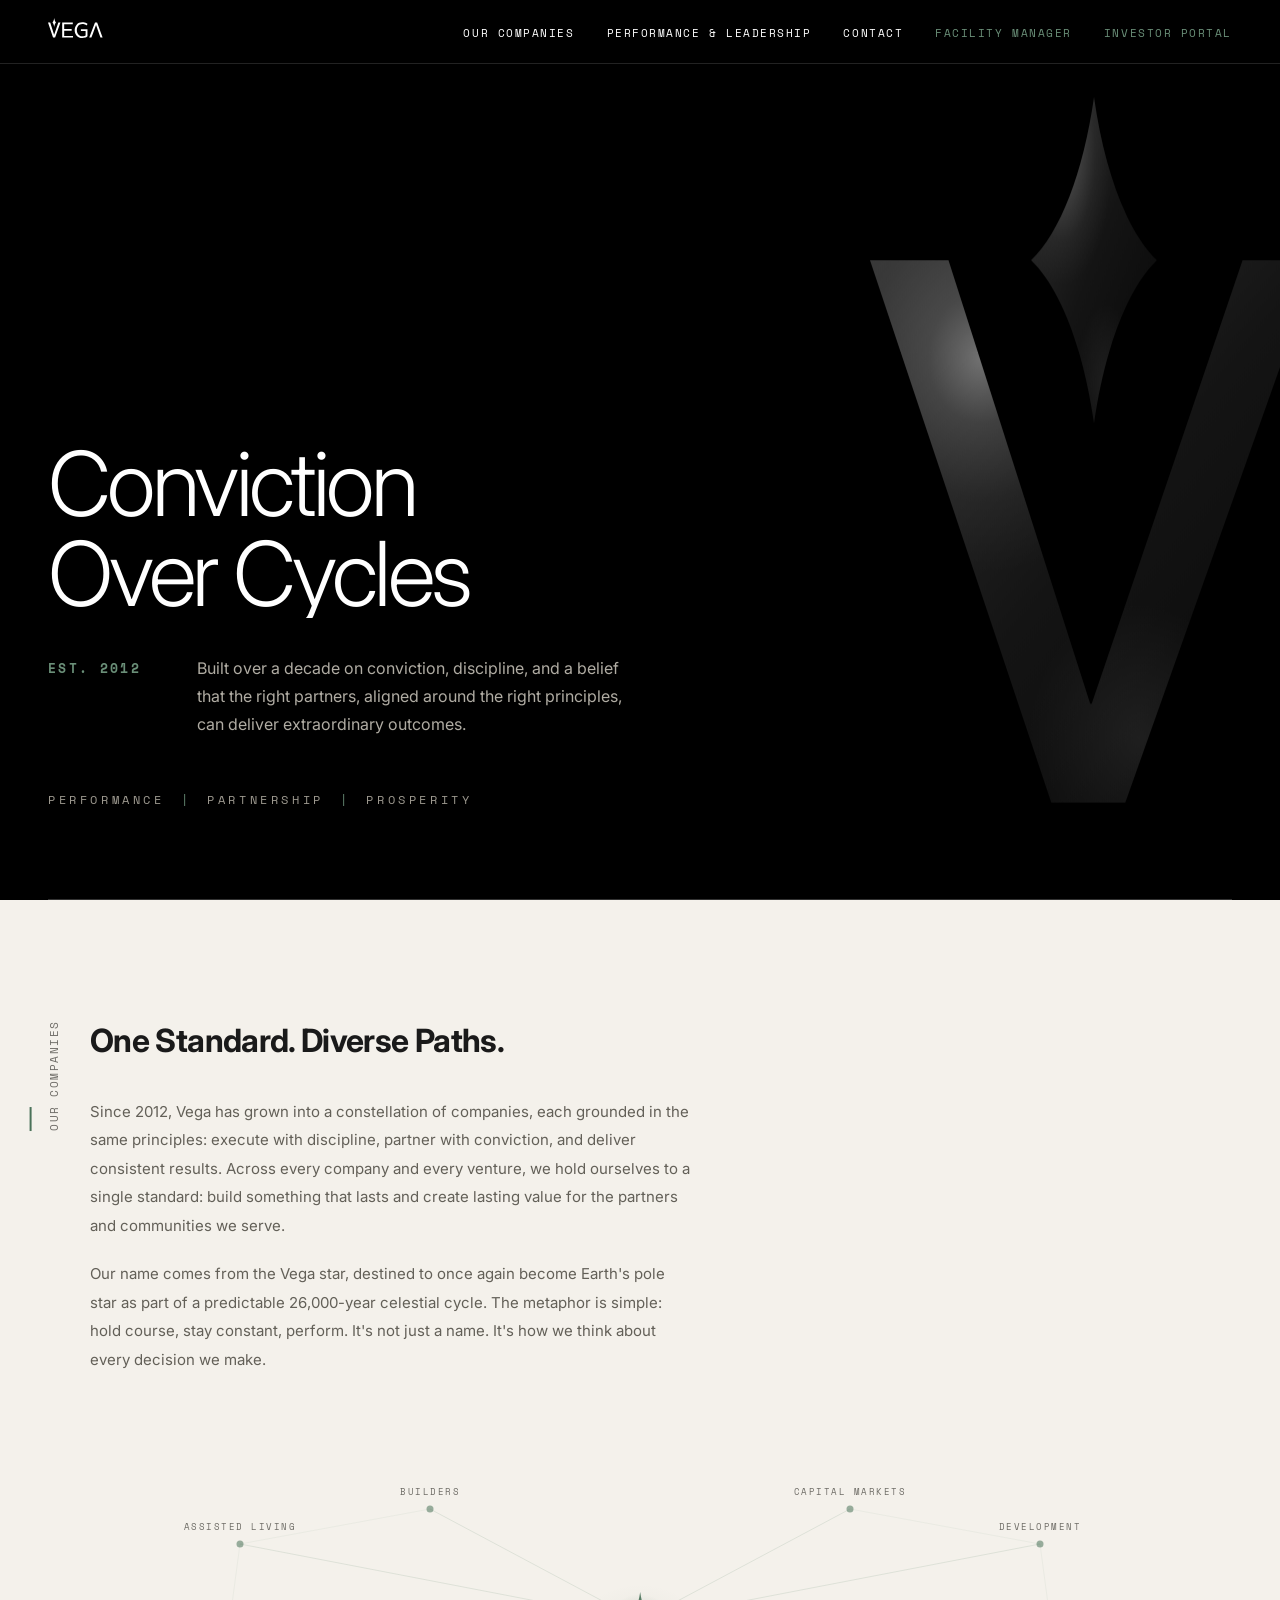
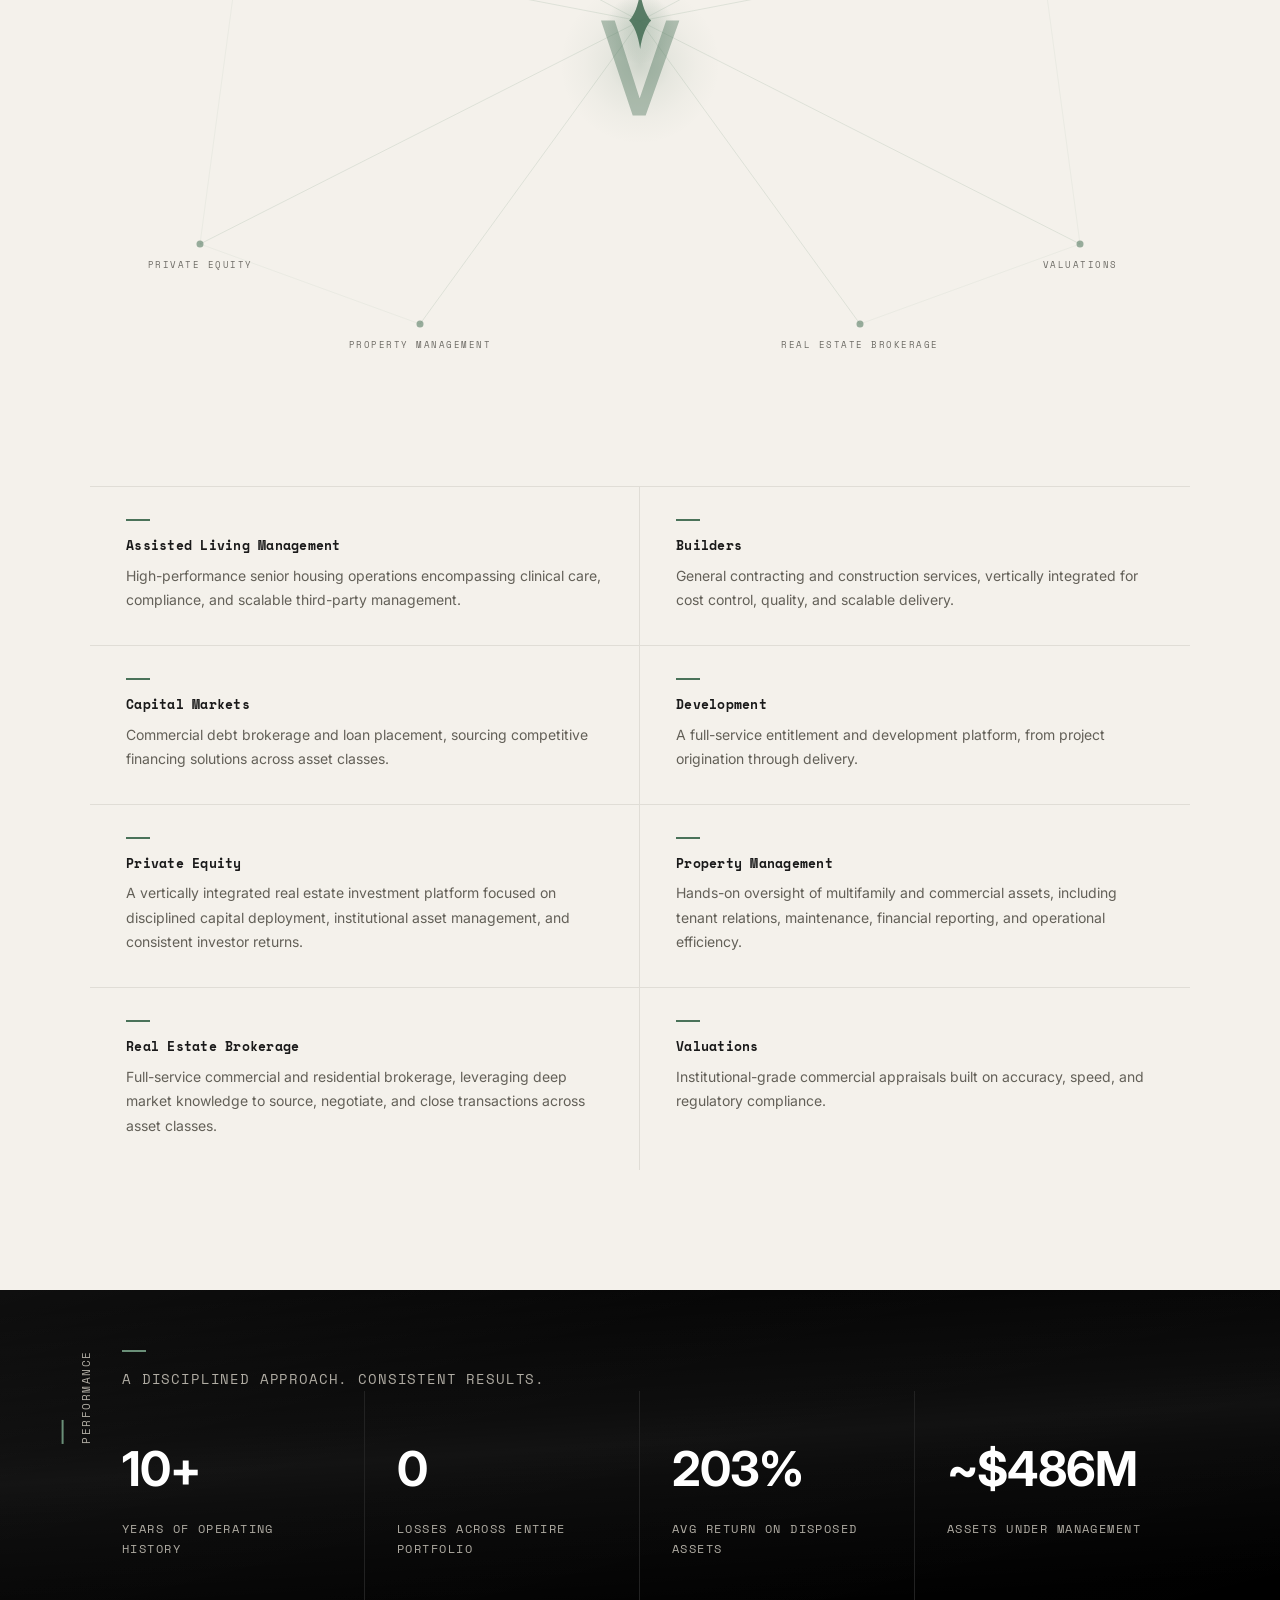
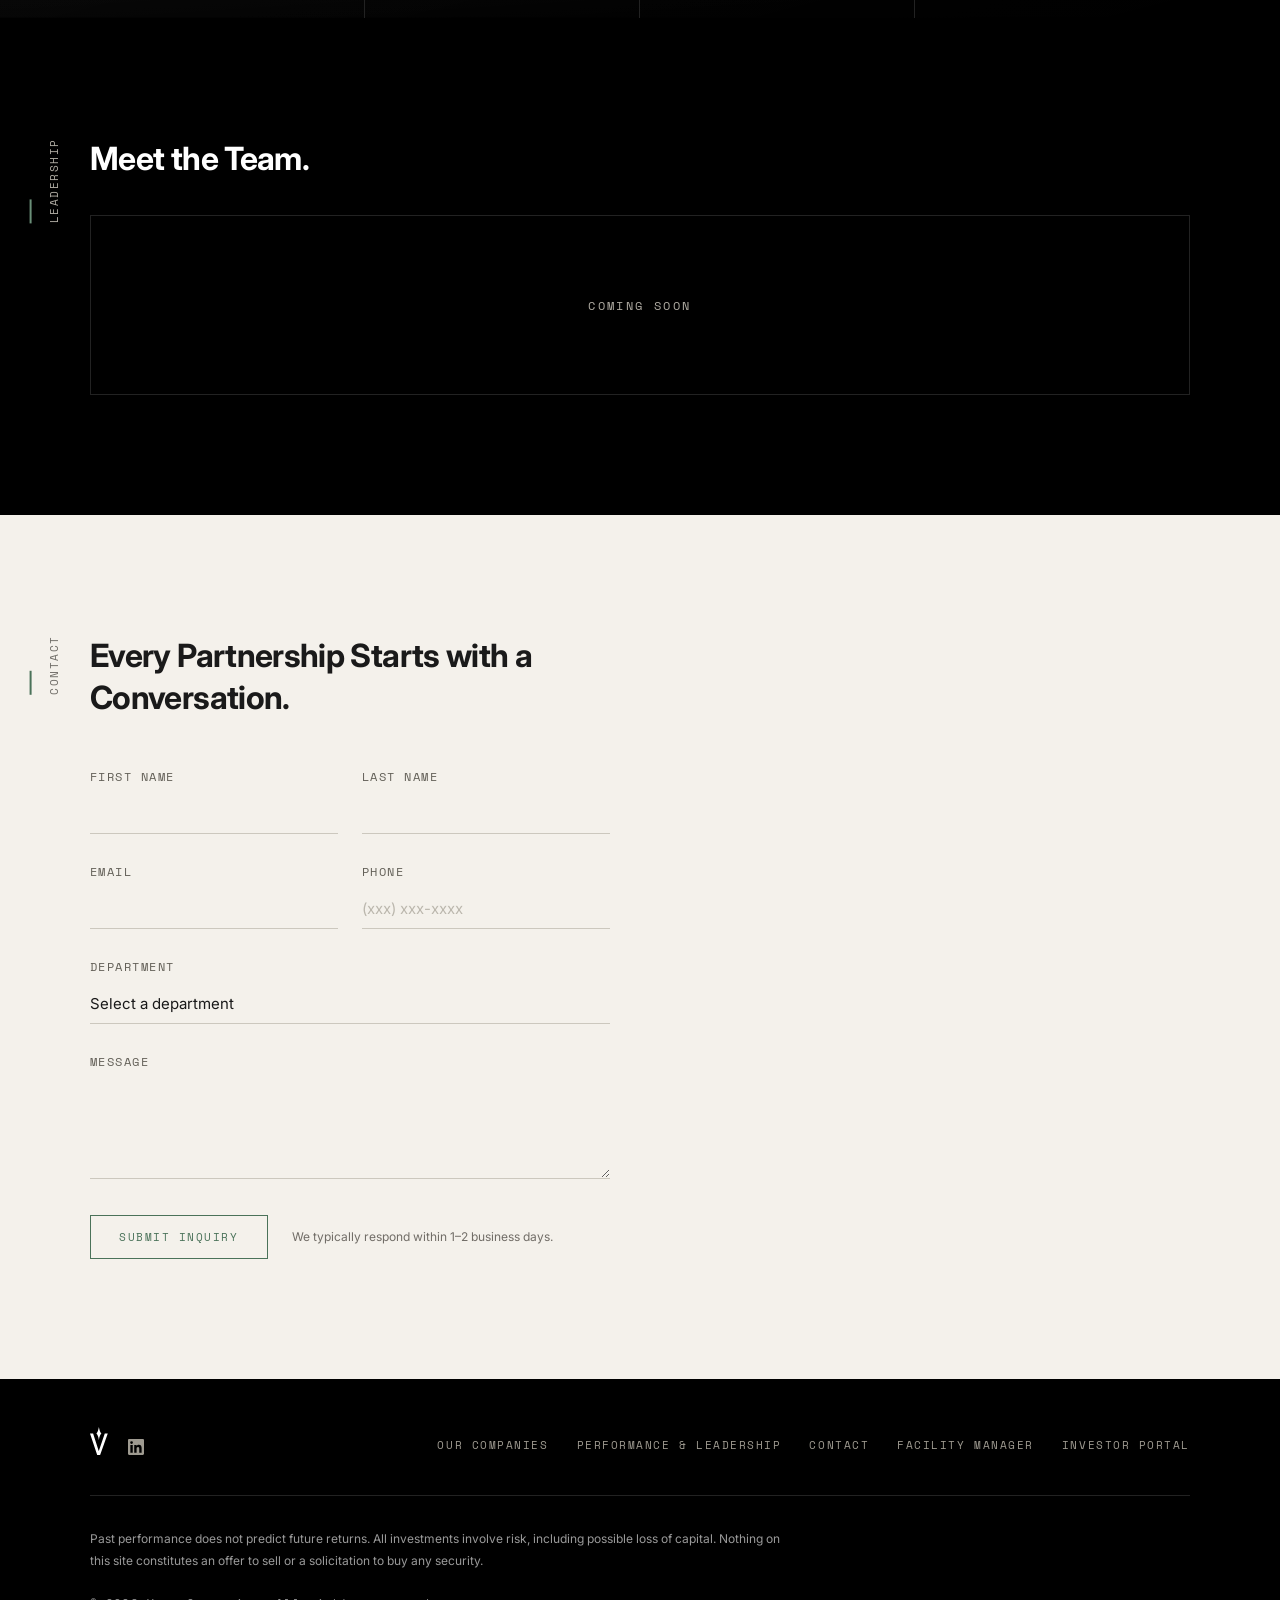
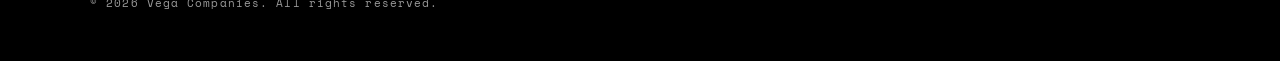
==== commit 19ba9f5f: "Add Vega Property Management sub-site - Create /property-management/index.html as a standalone singl" ====
--- a/index.html
+++ b/index.html
@@ -361,12 +361,12 @@
       </svg>
     </div>
     <div class="details">
-      <div class="detail-item fade-up"><div class="accent-line"></div><h3>Assisted Living Management</h3><p>High-performance senior housing operations encompassing clinical care, compliance, and scalable third-party management.</p><div class="coming-tag"><span>Site Coming Soon</span></div></div>
+      <a class="detail-item fade-up" href="/ALM/" style="text-decoration:none;color:inherit;cursor:pointer"><div class="accent-line"></div><h3>Assisted Living Management</h3><p>High-performance senior housing operations encompassing clinical care, compliance, and scalable third-party management.</p><div class="coming-tag" style="background:rgba(74,114,89,.95)"><span style="color:#fff">Visit Site</span></div></a>
       <div class="detail-item fade-up"><div class="accent-line"></div><h3>Builders</h3><p>General contracting and construction services, vertically integrated for cost control, quality, and scalable delivery.</p><div class="coming-tag"><span>Site Coming Soon</span></div></div>
       <div class="detail-item fade-up"><div class="accent-line"></div><h3>Capital Markets</h3><p>Commercial debt brokerage and loan placement, sourcing competitive financing solutions across asset classes.</p><div class="coming-tag"><span>Site Coming Soon</span></div></div>
       <div class="detail-item fade-up"><div class="accent-line"></div><h3>Development</h3><p>A full-service entitlement and development platform, from project origination through delivery.</p><div class="coming-tag"><span>Site Coming Soon</span></div></div>
       <div class="detail-item fade-up"><div class="accent-line"></div><h3>Private Equity</h3><p>A vertically integrated real estate investment platform focused on disciplined capital deployment, institutional asset management, and consistent investor returns.</p><div class="coming-tag"><span>Site Coming Soon</span></div></div>
-      <div class="detail-item fade-up"><div class="accent-line"></div><h3>Property Management</h3><p>Hands-on oversight of multifamily and commercial assets, including tenant relations, maintenance, financial reporting, and operational efficiency.</p><div class="coming-tag"><span>Site Coming Soon</span></div></div>
+      <a class="detail-item fade-up" href="/property-management/" style="text-decoration:none;color:inherit;cursor:pointer"><div class="accent-line"></div><h3>Property Management</h3><p>Hands-on oversight of multifamily and commercial assets, including tenant relations, maintenance, financial reporting, and operational efficiency.</p><div class="coming-tag" style="background:rgba(61,90,110,.95)"><span style="color:#fff">Visit Site</span></div></a>
       <div class="detail-item fade-up"><div class="accent-line"></div><h3>Real Estate Brokerage</h3><p>Full-service commercial and residential brokerage, leveraging deep market knowledge to source, negotiate, and close transactions across asset classes.</p><div class="coming-tag"><span>Site Coming Soon</span></div></div>
       <div class="detail-item fade-up"><div class="accent-line"></div><h3>Valuations</h3><p>Institutional-grade commercial appraisals built on accuracy, speed, and regulatory compliance.</p><div class="coming-tag"><span>Site Coming Soon</span></div></div>
     </div>
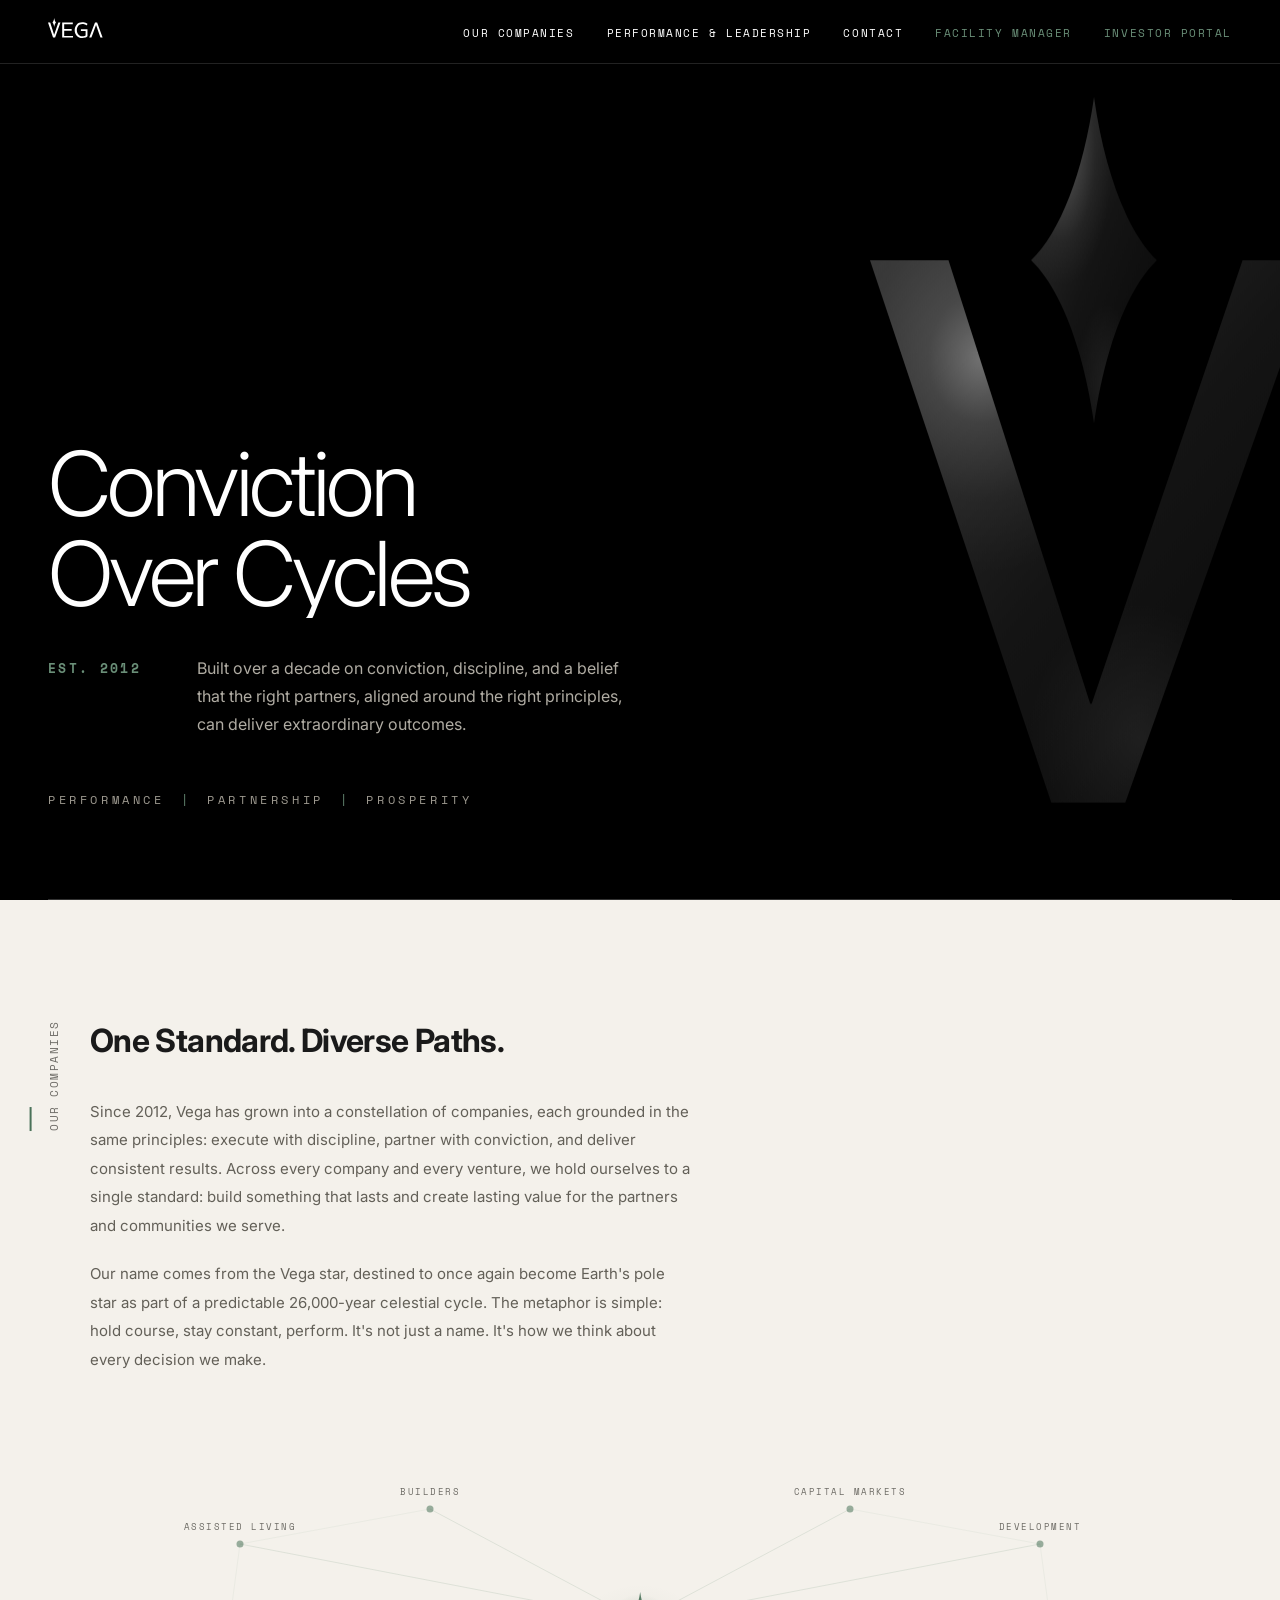
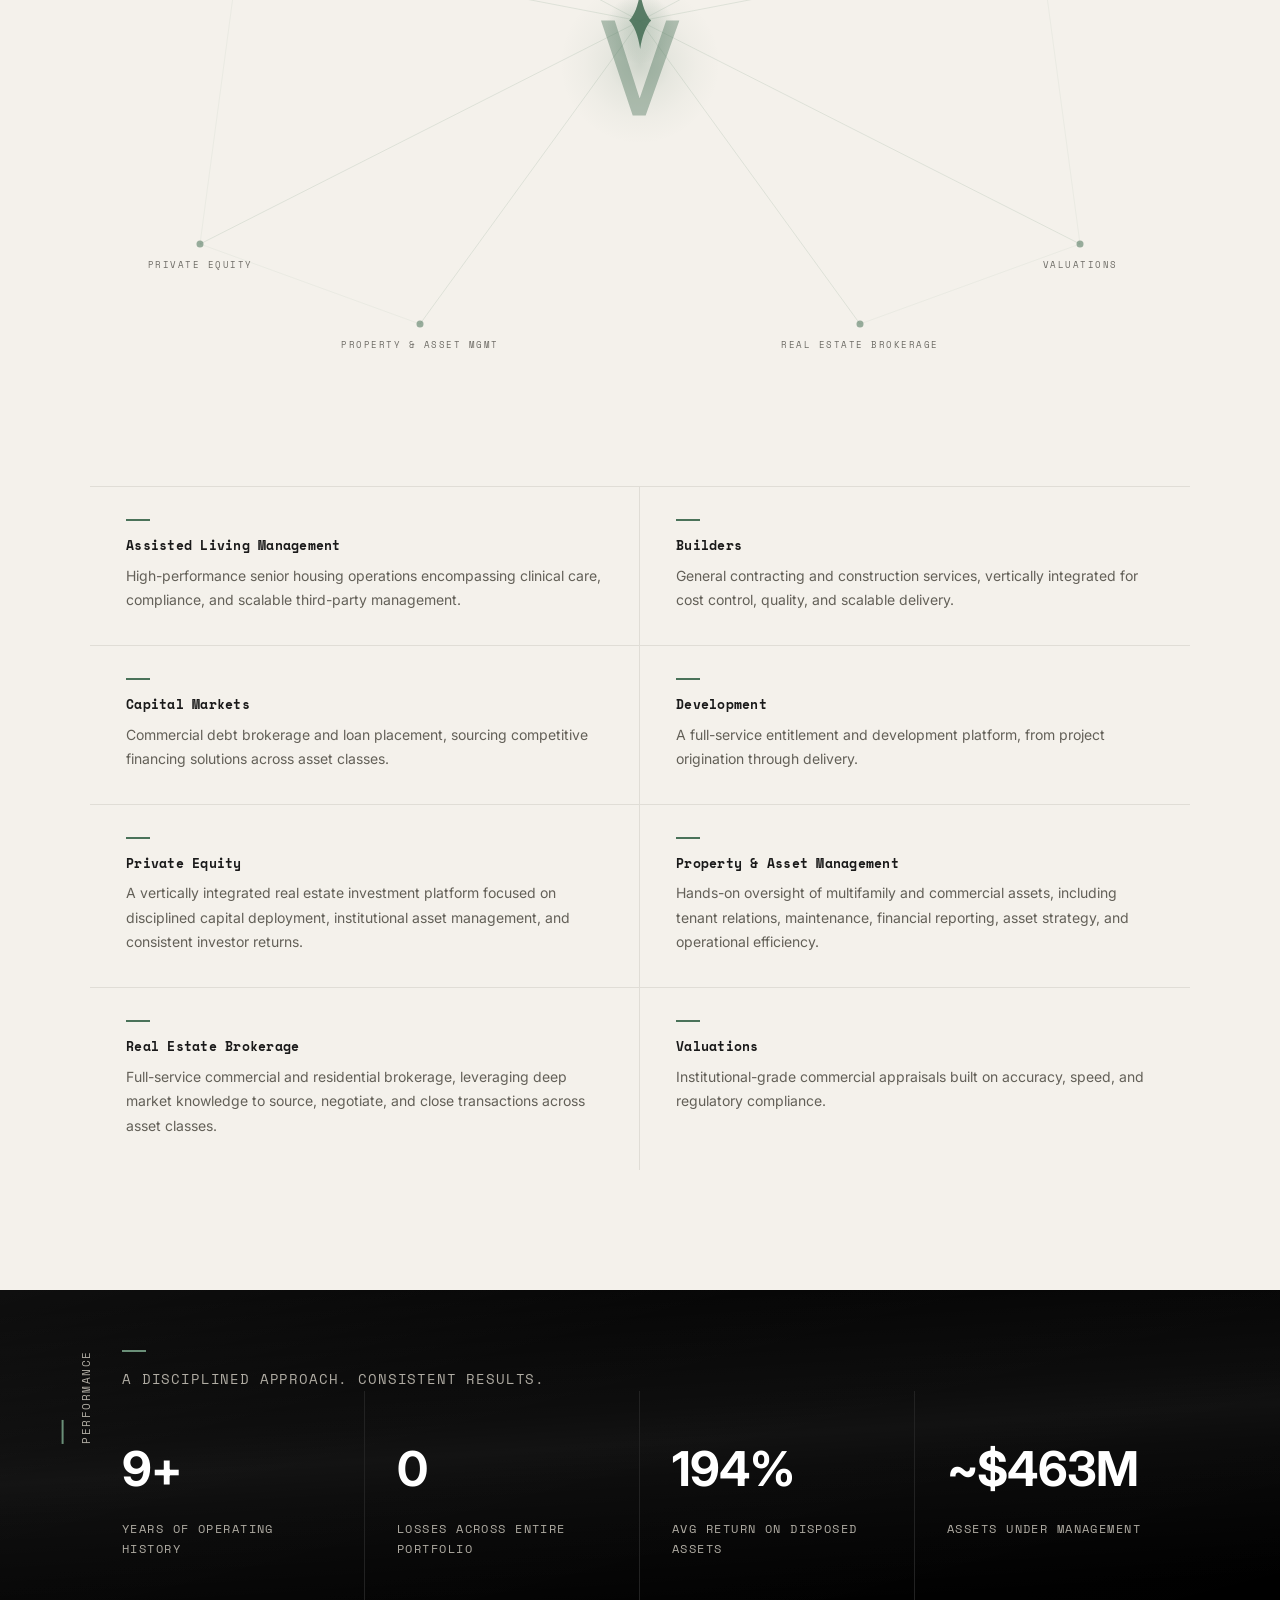
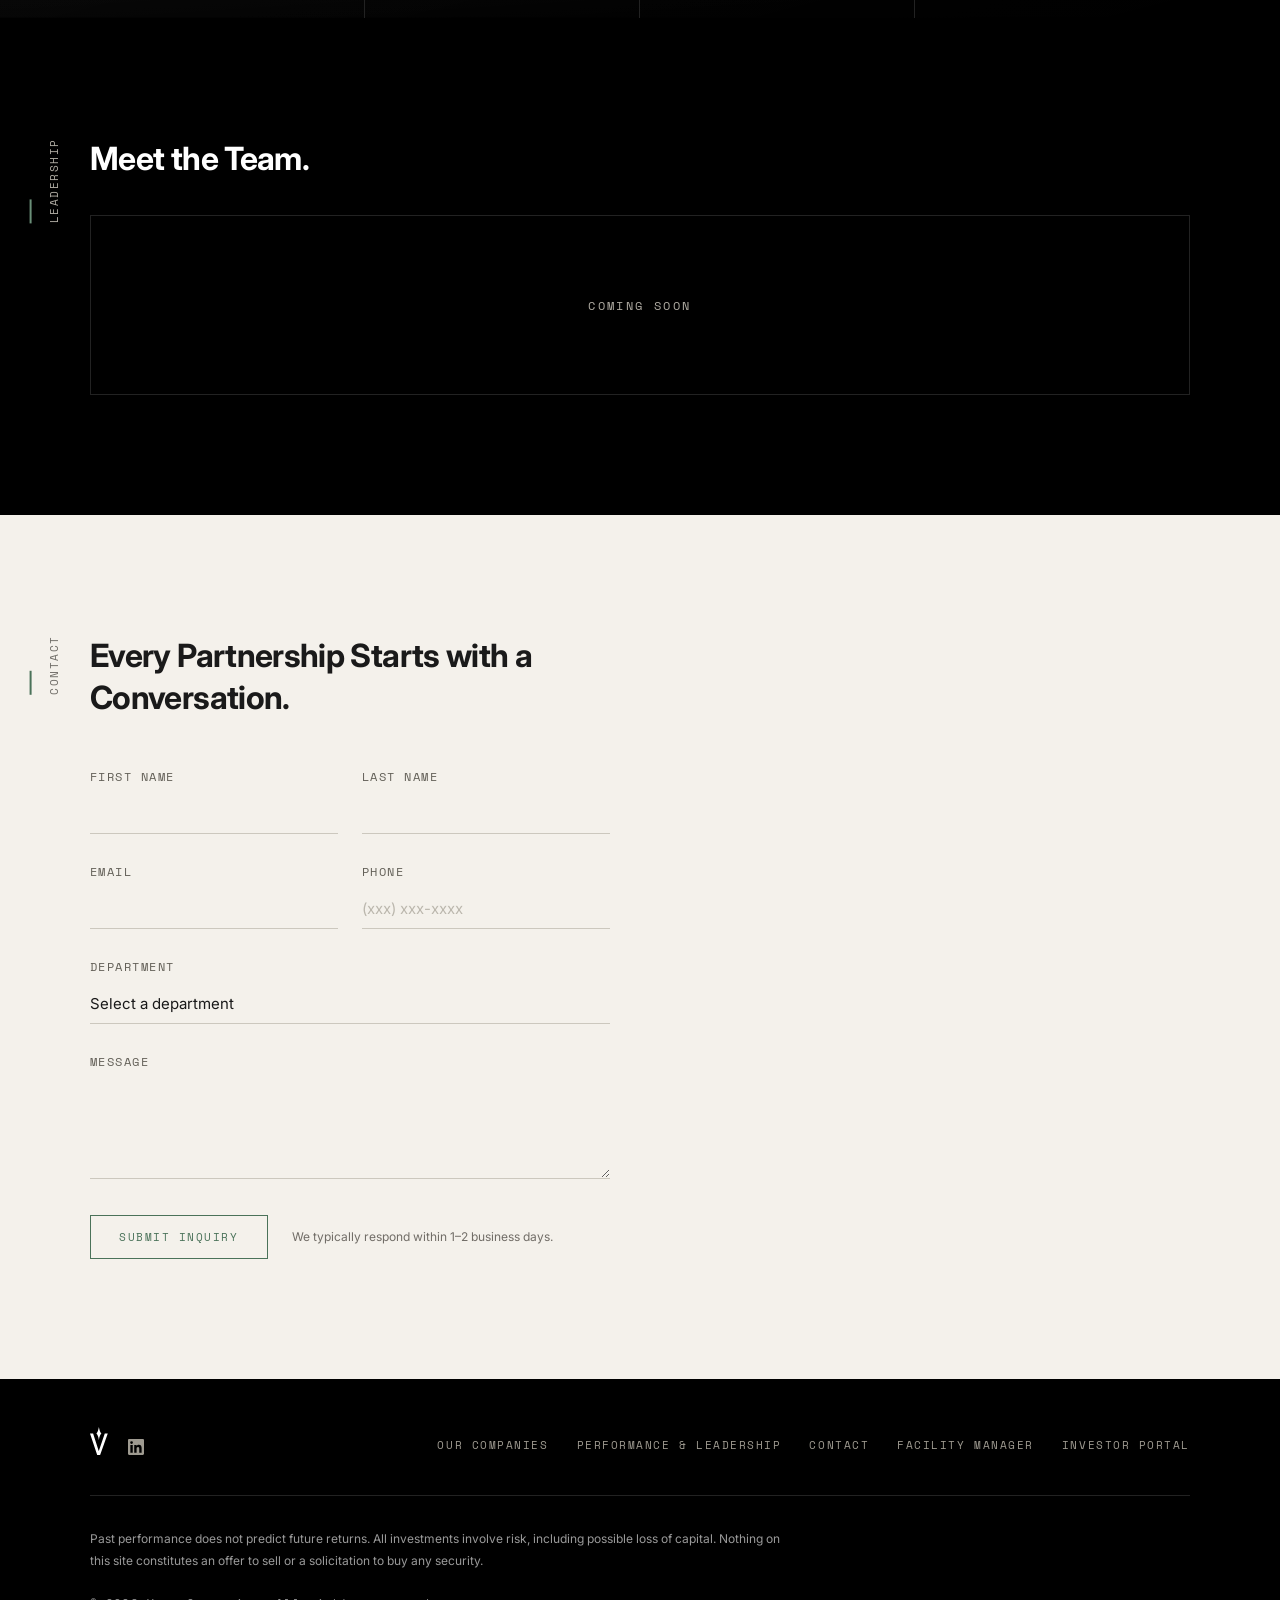
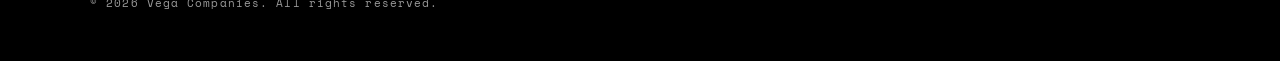
==== commit 361f2db4: "Rebrand to Vega Property & Asset Management - Update brand name to "Vega Property & Asset Management" ====
--- a/index.html
+++ b/index.html
@@ -355,7 +355,7 @@
         <circle cx="760" cy="55" r="3.5" fill="#4A7259" opacity=".55"/><text x="760" y="41" text-anchor="middle" font-family="'Space Mono',monospace" font-size="9" letter-spacing="1.5" fill="#6e6c66" font-weight="500">CAPITAL MARKETS</text>
         <circle cx="950" cy="90" r="3.5" fill="#4A7259" opacity=".55"/><text x="950" y="76" text-anchor="middle" font-family="'Space Mono',monospace" font-size="9" letter-spacing="1.5" fill="#6e6c66" font-weight="500">DEVELOPMENT</text>
         <circle cx="110" cy="390" r="3.5" fill="#4A7259" opacity=".55"/><text x="110" y="414" text-anchor="middle" font-family="'Space Mono',monospace" font-size="9" letter-spacing="1.5" fill="#6e6c66" font-weight="500">PRIVATE EQUITY</text>
-        <circle cx="330" cy="470" r="3.5" fill="#4A7259" opacity=".55"/><text x="330" y="494" text-anchor="middle" font-family="'Space Mono',monospace" font-size="9" letter-spacing="1.5" fill="#6e6c66" font-weight="500">PROPERTY MANAGEMENT</text>
+        <circle cx="330" cy="470" r="3.5" fill="#4A7259" opacity=".55"/><text x="330" y="494" text-anchor="middle" font-family="'Space Mono',monospace" font-size="9" letter-spacing="1.5" fill="#6e6c66" font-weight="500">PROPERTY &amp; ASSET MGMT</text>
         <circle cx="770" cy="470" r="3.5" fill="#4A7259" opacity=".55"/><text x="770" y="494" text-anchor="middle" font-family="'Space Mono',monospace" font-size="9" letter-spacing="1.5" fill="#6e6c66" font-weight="500">REAL ESTATE BROKERAGE</text>
         <circle cx="990" cy="390" r="3.5" fill="#4A7259" opacity=".55"/><text x="990" y="414" text-anchor="middle" font-family="'Space Mono',monospace" font-size="9" letter-spacing="1.5" fill="#6e6c66" font-weight="500">VALUATIONS</text>
       </svg>
@@ -366,7 +366,7 @@
       <div class="detail-item fade-up"><div class="accent-line"></div><h3>Capital Markets</h3><p>Commercial debt brokerage and loan placement, sourcing competitive financing solutions across asset classes.</p><div class="coming-tag"><span>Site Coming Soon</span></div></div>
       <div class="detail-item fade-up"><div class="accent-line"></div><h3>Development</h3><p>A full-service entitlement and development platform, from project origination through delivery.</p><div class="coming-tag"><span>Site Coming Soon</span></div></div>
       <div class="detail-item fade-up"><div class="accent-line"></div><h3>Private Equity</h3><p>A vertically integrated real estate investment platform focused on disciplined capital deployment, institutional asset management, and consistent investor returns.</p><div class="coming-tag"><span>Site Coming Soon</span></div></div>
-      <a class="detail-item fade-up" href="/property-management/" style="text-decoration:none;color:inherit;cursor:pointer"><div class="accent-line"></div><h3>Property Management</h3><p>Hands-on oversight of multifamily and commercial assets, including tenant relations, maintenance, financial reporting, and operational efficiency.</p><div class="coming-tag" style="background:rgba(61,90,110,.95)"><span style="color:#fff">Visit Site</span></div></a>
+      <a class="detail-item fade-up" href="/property-management/" style="text-decoration:none;color:inherit;cursor:pointer"><div class="accent-line"></div><h3>Property &amp; Asset Management</h3><p>Hands-on oversight of multifamily and commercial assets, including tenant relations, maintenance, financial reporting, asset strategy, and operational efficiency.</p><div class="coming-tag" style="background:rgba(61,90,110,.95)"><span style="color:#fff">Visit Site</span></div></a>
       <div class="detail-item fade-up"><div class="accent-line"></div><h3>Real Estate Brokerage</h3><p>Full-service commercial and residential brokerage, leveraging deep market knowledge to source, negotiate, and close transactions across asset classes.</p><div class="coming-tag"><span>Site Coming Soon</span></div></div>
       <div class="detail-item fade-up"><div class="accent-line"></div><h3>Valuations</h3><p>Institutional-grade commercial appraisals built on accuracy, speed, and regulatory compliance.</p><div class="coming-tag"><span>Site Coming Soon</span></div></div>
     </div>
@@ -416,7 +416,7 @@
         <div><label for="email">Email</label><input type="email" id="email" name="email" autocomplete="email" required></div>
         <div><label for="phone">Phone</label><input type="tel" id="phone" name="phone" autocomplete="tel" placeholder="(xxx) xxx-xxxx" maxlength="14"></div>
       </div>
-      <div class="form-row"><label for="dept">Department</label><select id="dept" name="dept" required><option value="">Select a department</option><option>Assisted Living Management</option><option>Builders</option><option>Capital Markets</option><option>Development</option><option>Private Equity</option><option>Property Management</option><option>Real Estate Brokerage</option><option>Valuations</option><option>General — Vega Companies</option></select></div>
+      <div class="form-row"><label for="dept">Department</label><select id="dept" name="dept" required><option value="">Select a department</option><option>Assisted Living Management</option><option>Builders</option><option>Capital Markets</option><option>Development</option><option>Private Equity</option><option>Property &amp; Asset Management</option><option>Real Estate Brokerage</option><option>Valuations</option><option>General — Vega Companies</option></select></div>
       <div class="form-row"><label for="message">Message</label><textarea id="message" name="message"></textarea></div>
       <div class="submit-row"><button type="submit" class="submit-btn">Submit Inquiry</button><span class="submit-note">We typically respond within 1–2 business days.</span></div>
       <div id="form-success" style="display:none;text-align:center;padding:3rem 0"><h3 style="color:var(--green);margin-bottom:.5rem">Thank you.</h3><p style="color:var(--mid)">Your inquiry has been received. We typically respond within 1–2 business days.</p></div>
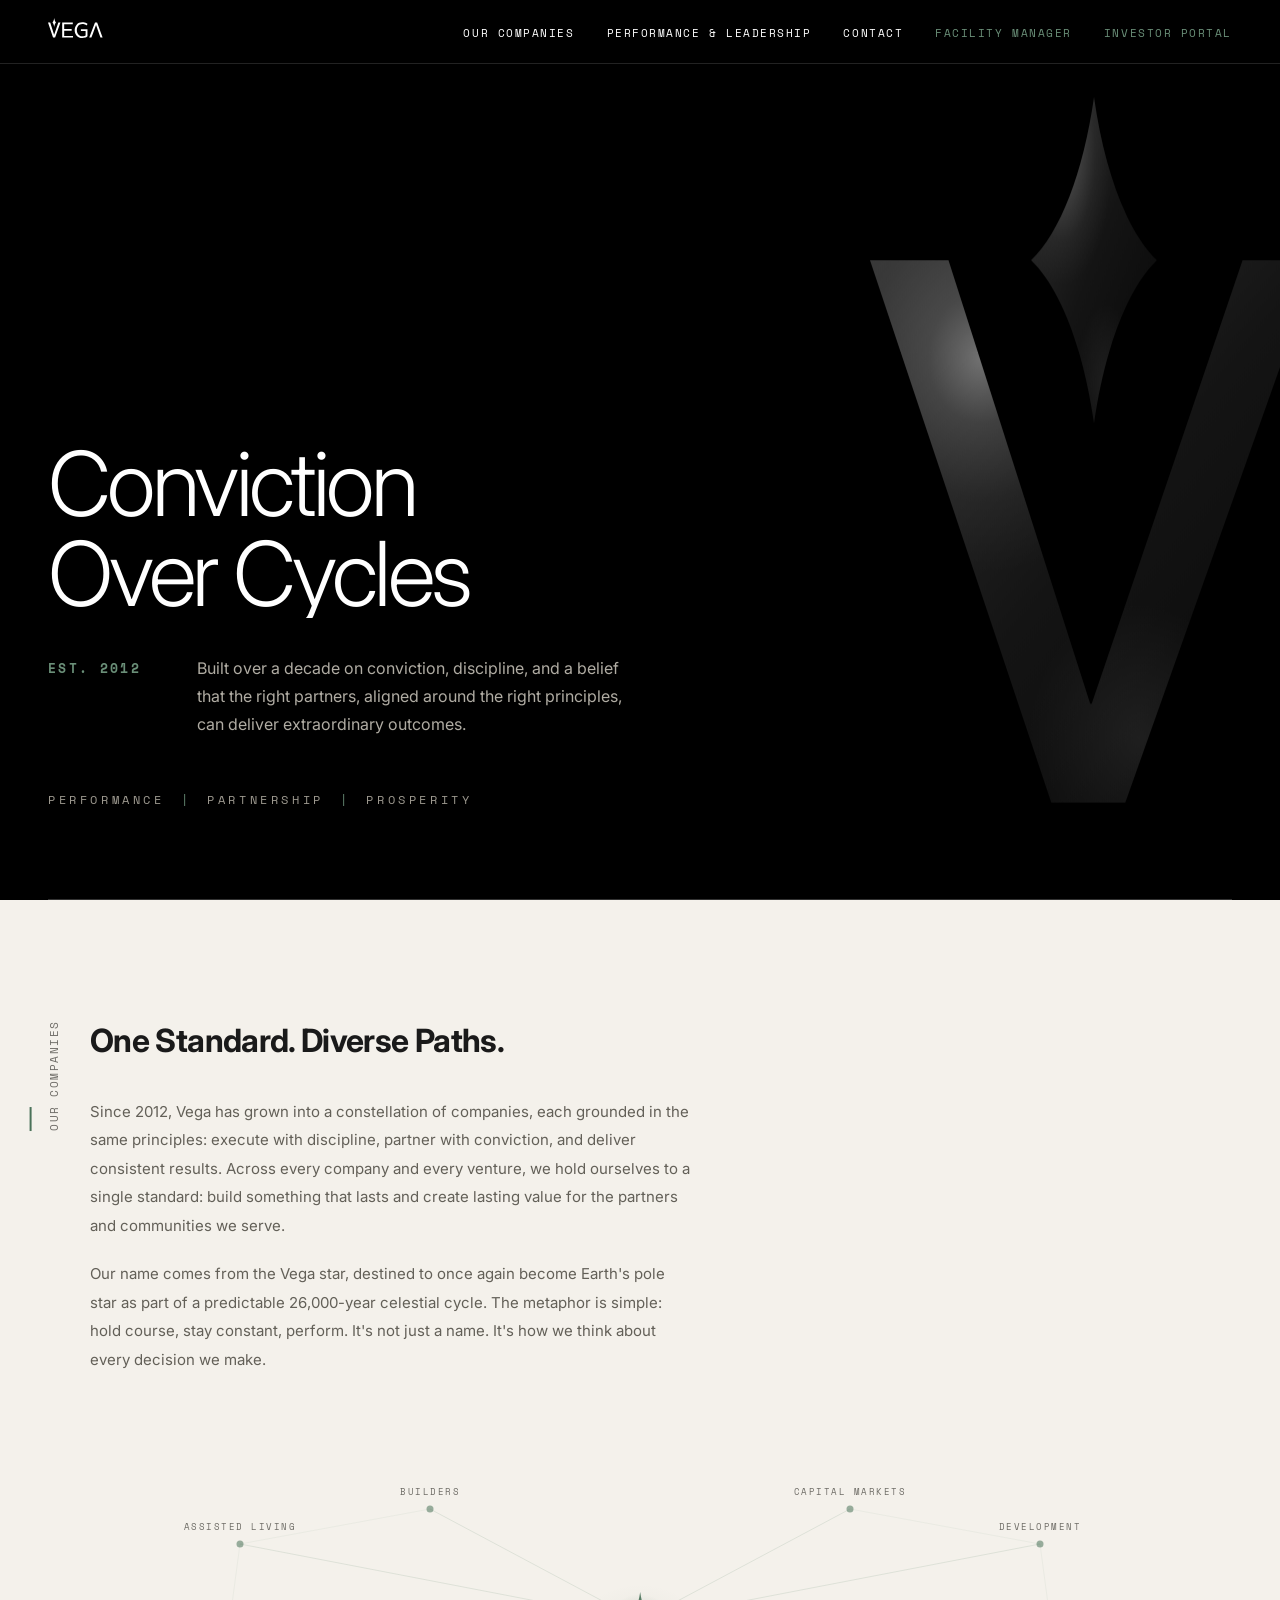
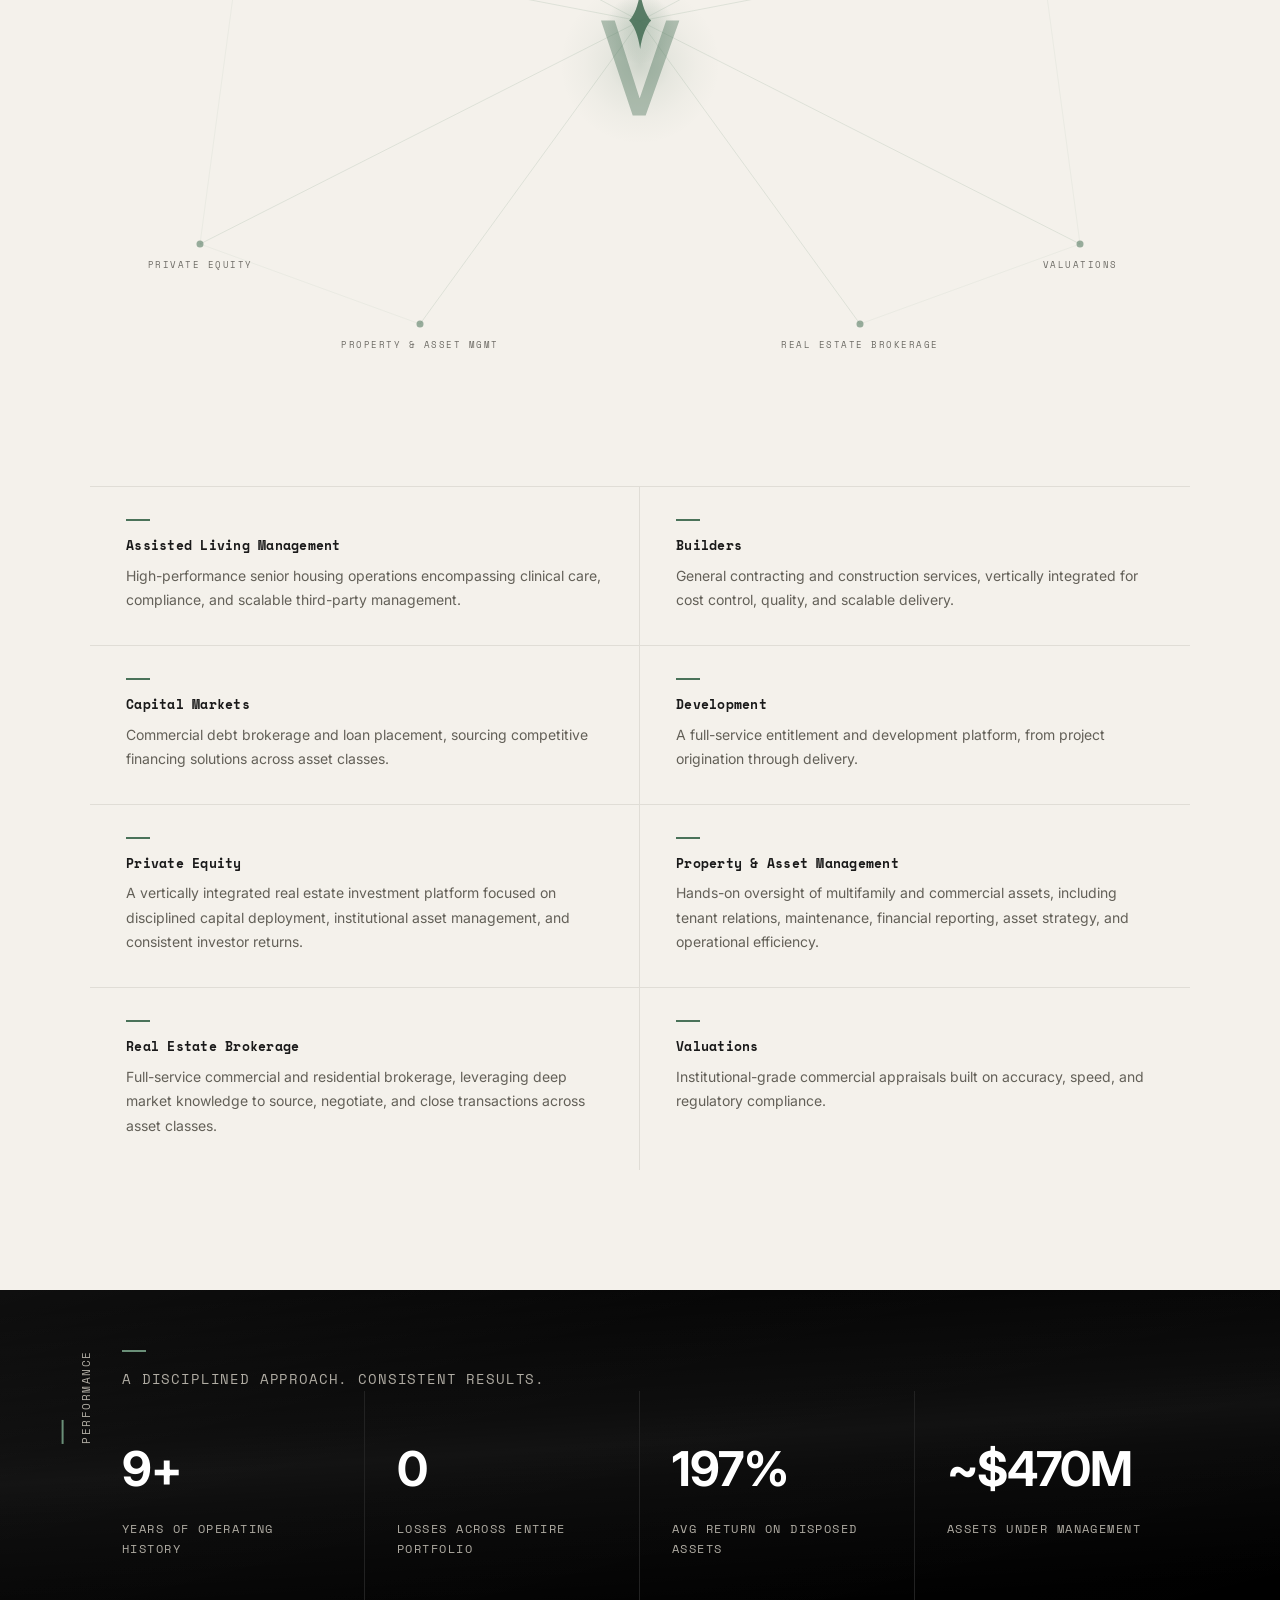
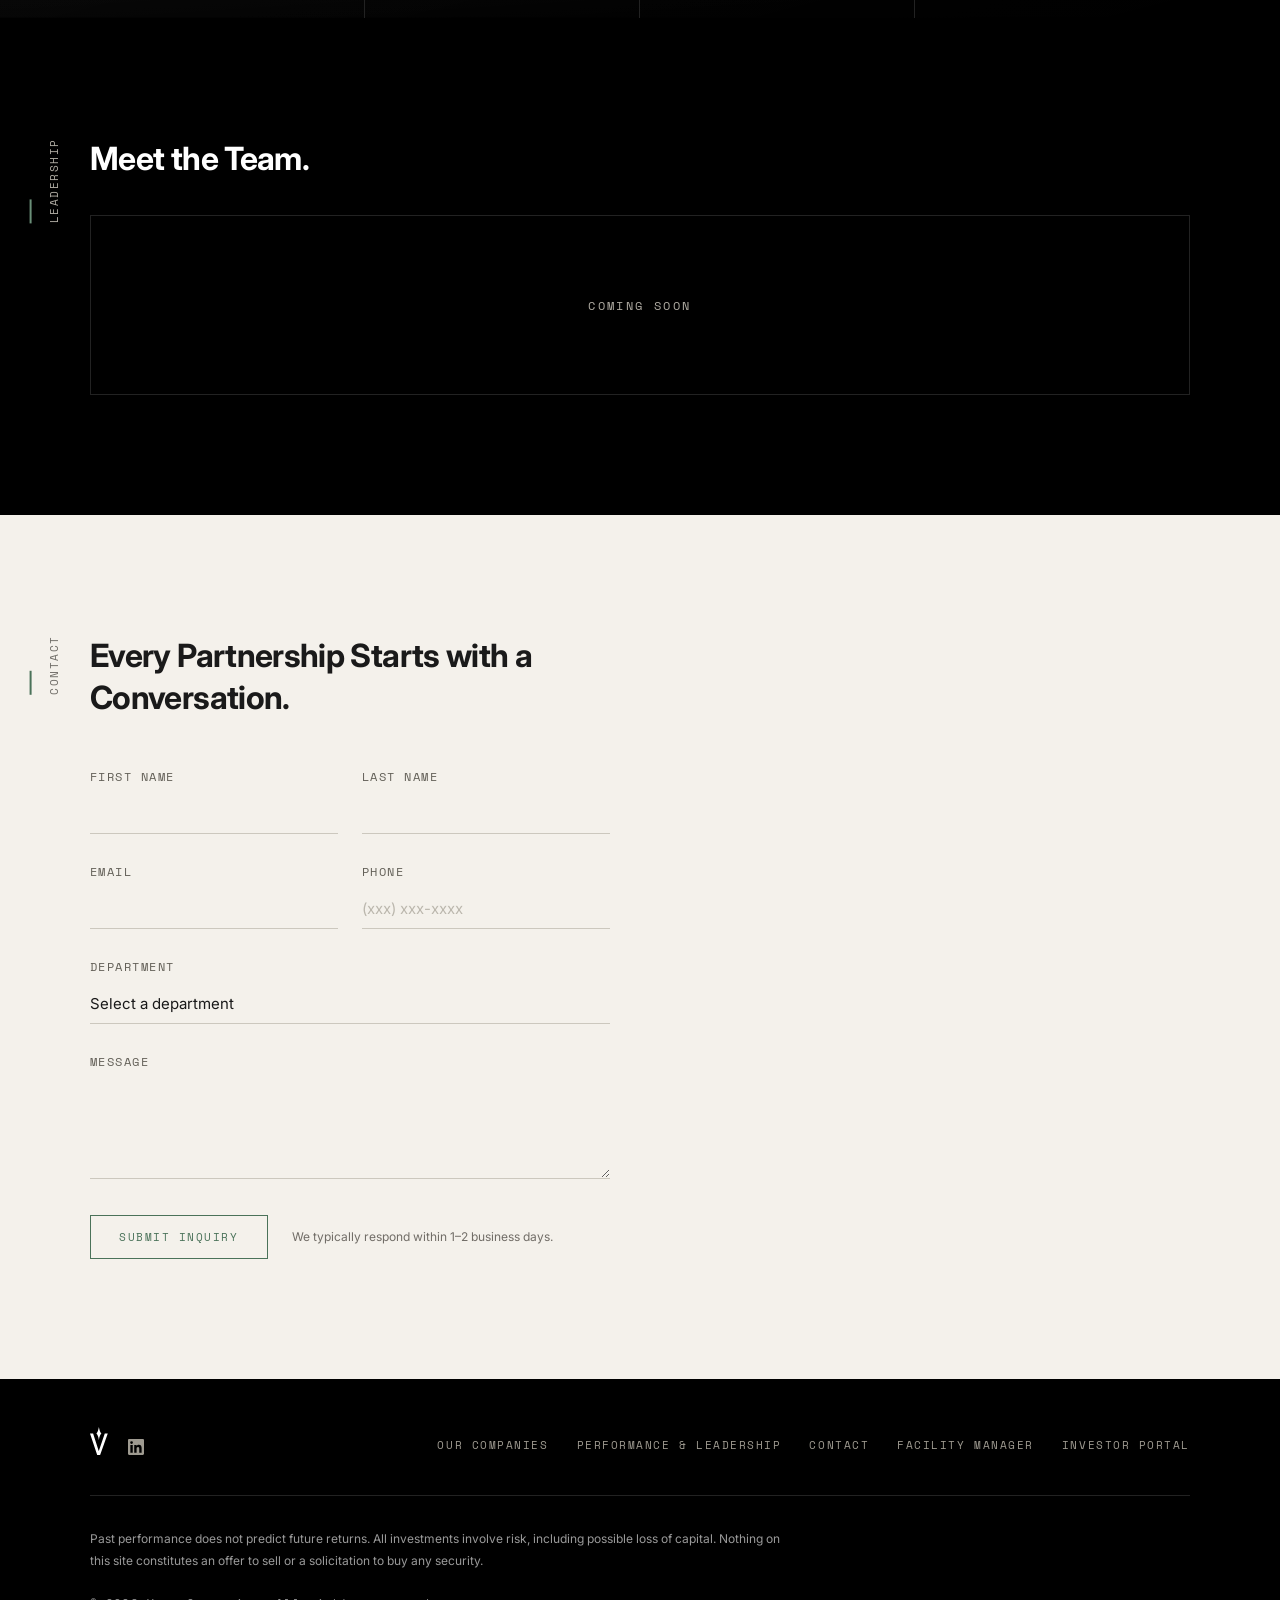
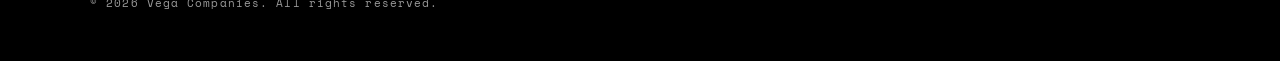
==== commit 11669c4a: "Revert property management card to coming soon on vegarei.com homepage The property management sub-s" ====
--- a/index.html
+++ b/index.html
@@ -366,7 +366,7 @@
       <div class="detail-item fade-up"><div class="accent-line"></div><h3>Capital Markets</h3><p>Commercial debt brokerage and loan placement, sourcing competitive financing solutions across asset classes.</p><div class="coming-tag"><span>Site Coming Soon</span></div></div>
       <div class="detail-item fade-up"><div class="accent-line"></div><h3>Development</h3><p>A full-service entitlement and development platform, from project origination through delivery.</p><div class="coming-tag"><span>Site Coming Soon</span></div></div>
       <div class="detail-item fade-up"><div class="accent-line"></div><h3>Private Equity</h3><p>A vertically integrated real estate investment platform focused on disciplined capital deployment, institutional asset management, and consistent investor returns.</p><div class="coming-tag"><span>Site Coming Soon</span></div></div>
-      <a class="detail-item fade-up" href="/property-management/" style="text-decoration:none;color:inherit;cursor:pointer"><div class="accent-line"></div><h3>Property &amp; Asset Management</h3><p>Hands-on oversight of multifamily and commercial assets, including tenant relations, maintenance, financial reporting, asset strategy, and operational efficiency.</p><div class="coming-tag" style="background:rgba(61,90,110,.95)"><span style="color:#fff">Visit Site</span></div></a>
+      <div class="detail-item fade-up"><div class="accent-line"></div><h3>Property &amp; Asset Management</h3><p>Hands-on oversight of multifamily and commercial assets, including tenant relations, maintenance, financial reporting, asset strategy, and operational efficiency.</p><div class="coming-tag"><span>Site Coming Soon</span></div></div>
       <div class="detail-item fade-up"><div class="accent-line"></div><h3>Real Estate Brokerage</h3><p>Full-service commercial and residential brokerage, leveraging deep market knowledge to source, negotiate, and close transactions across asset classes.</p><div class="coming-tag"><span>Site Coming Soon</span></div></div>
       <div class="detail-item fade-up"><div class="accent-line"></div><h3>Valuations</h3><p>Institutional-grade commercial appraisals built on accuracy, speed, and regulatory compliance.</p><div class="coming-tag"><span>Site Coming Soon</span></div></div>
     </div>
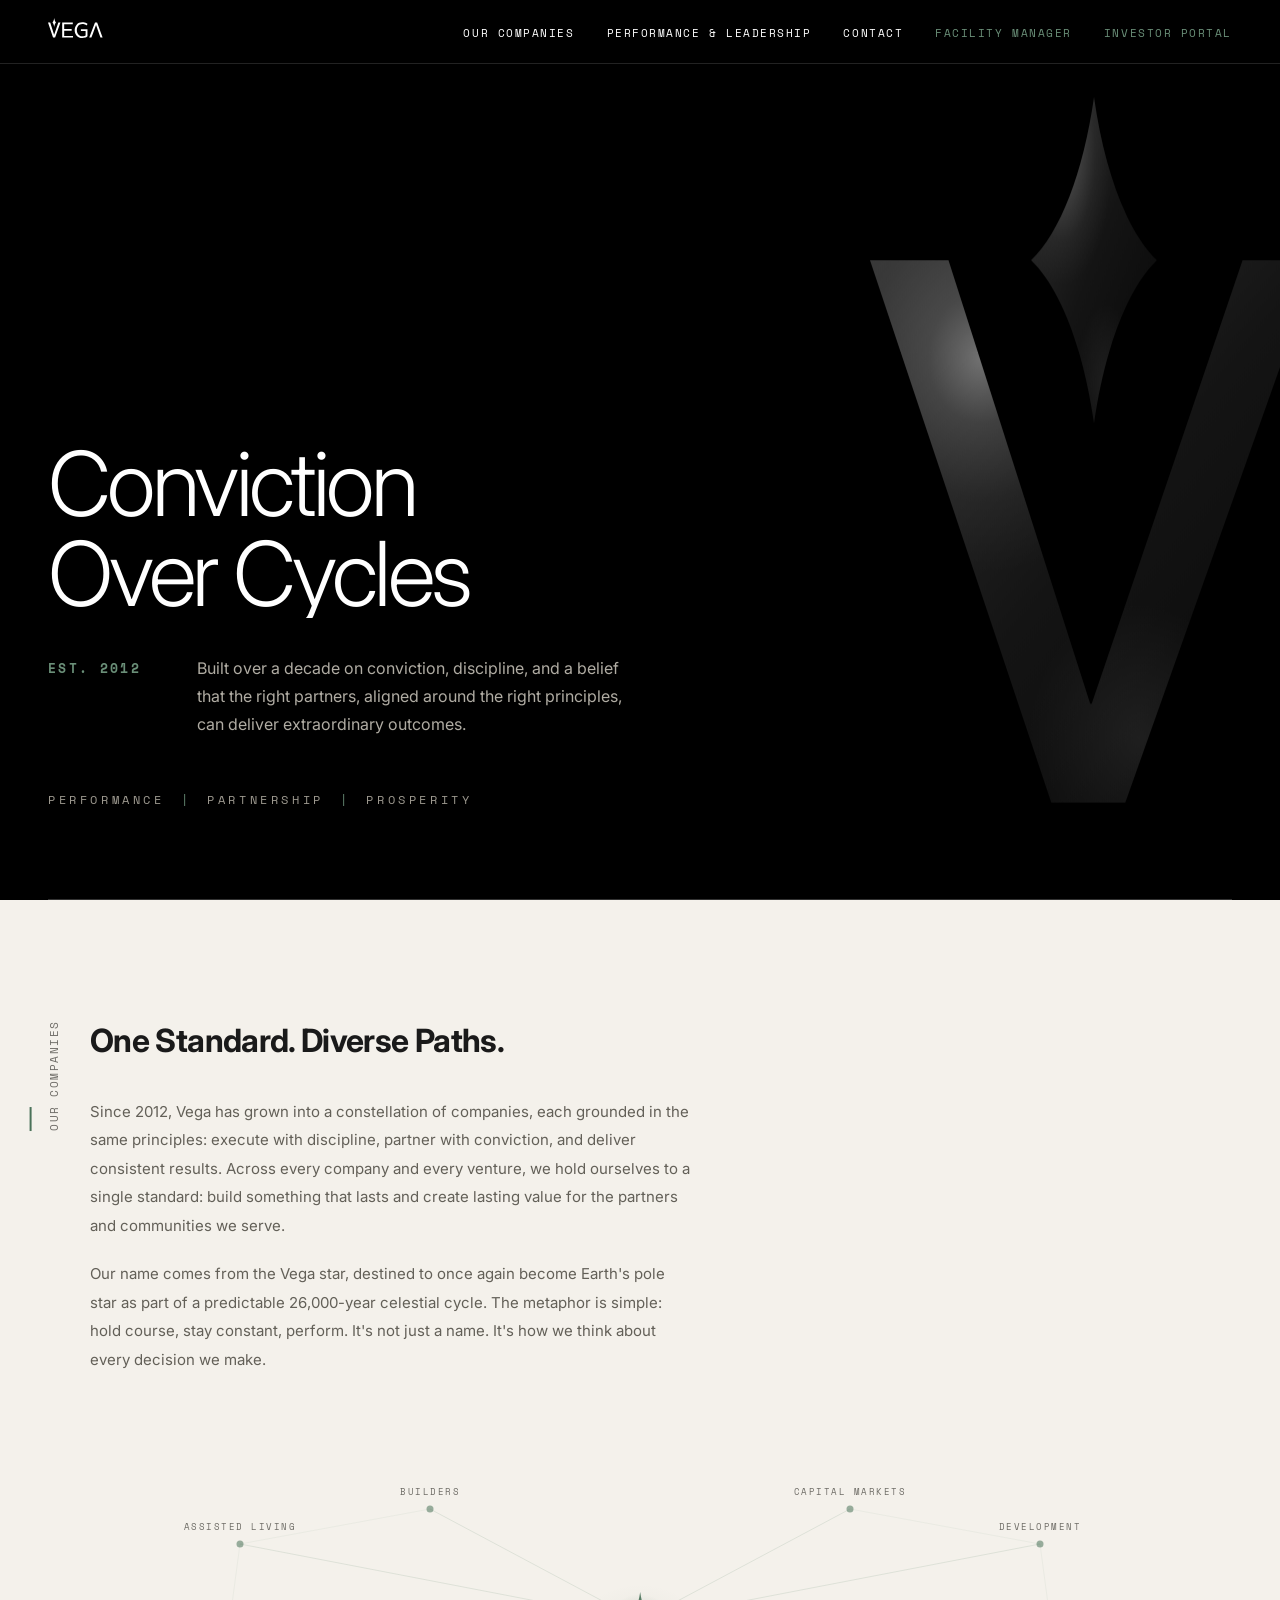
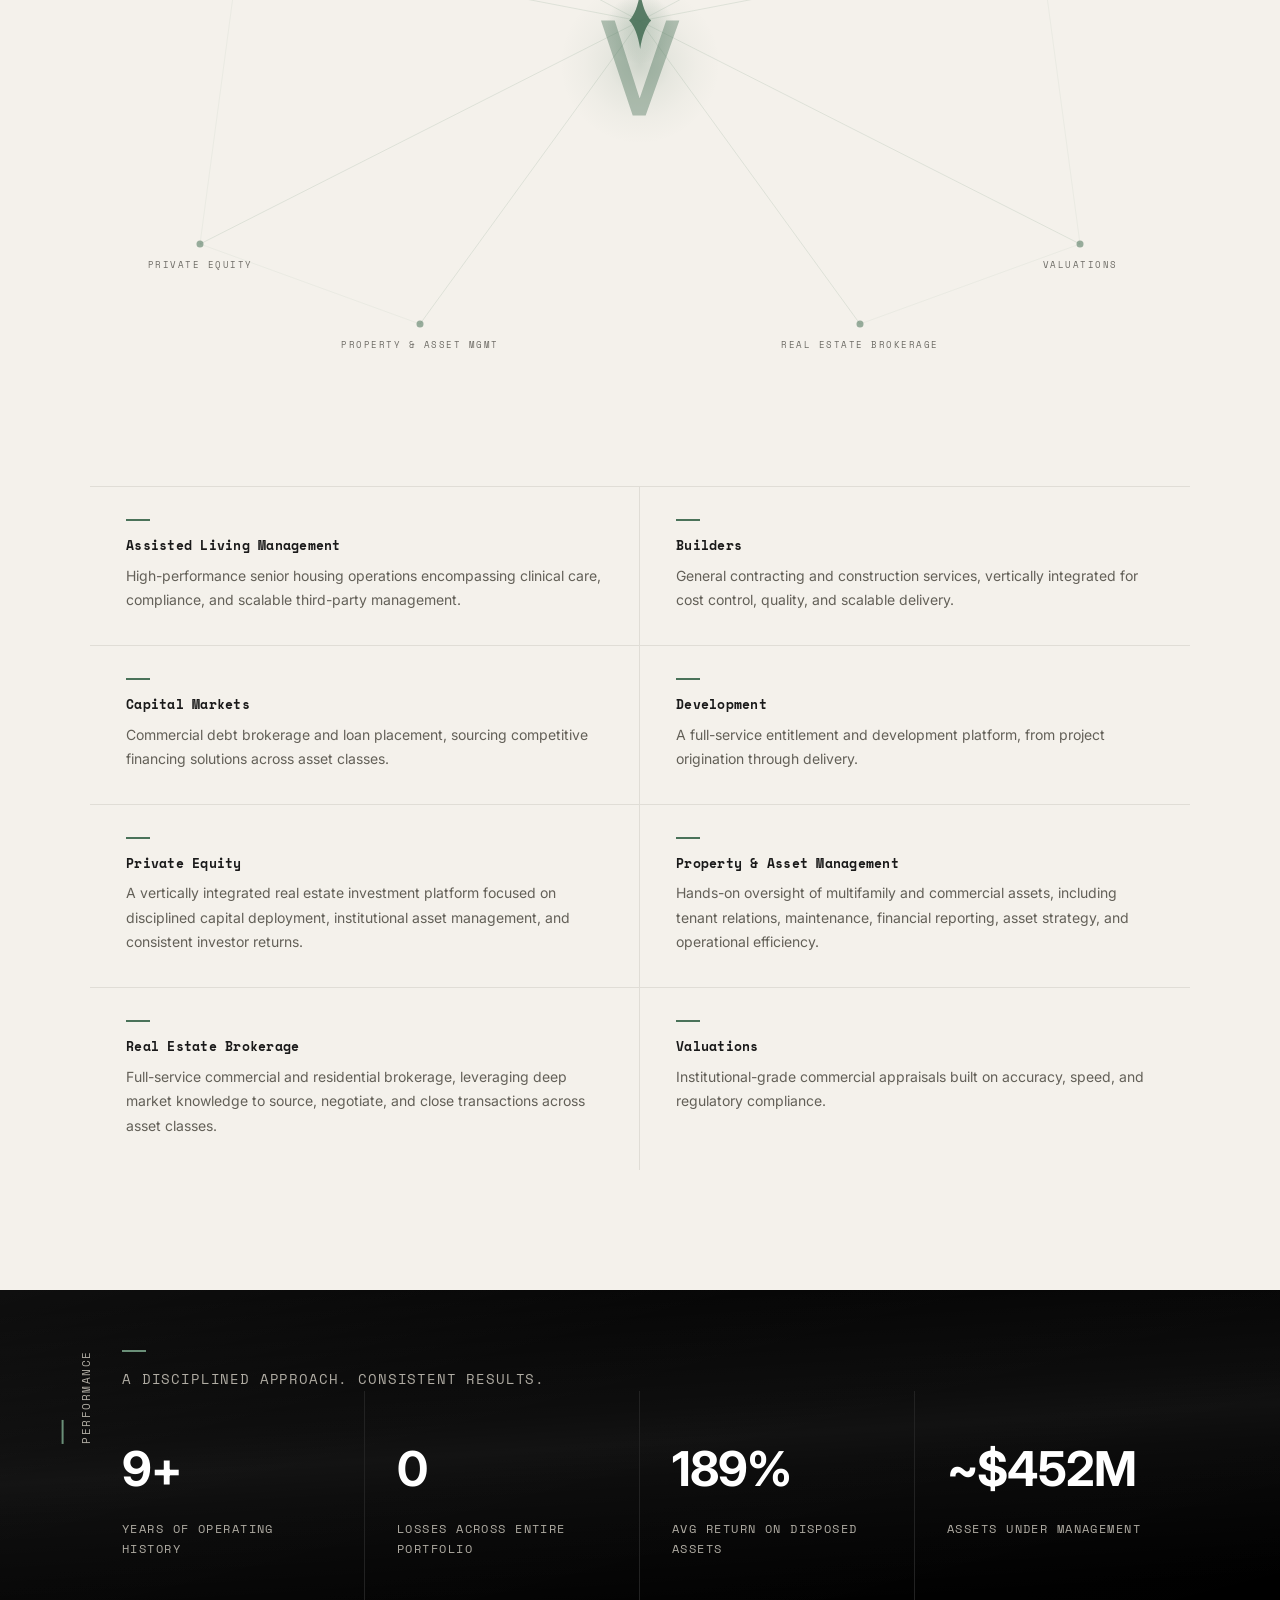
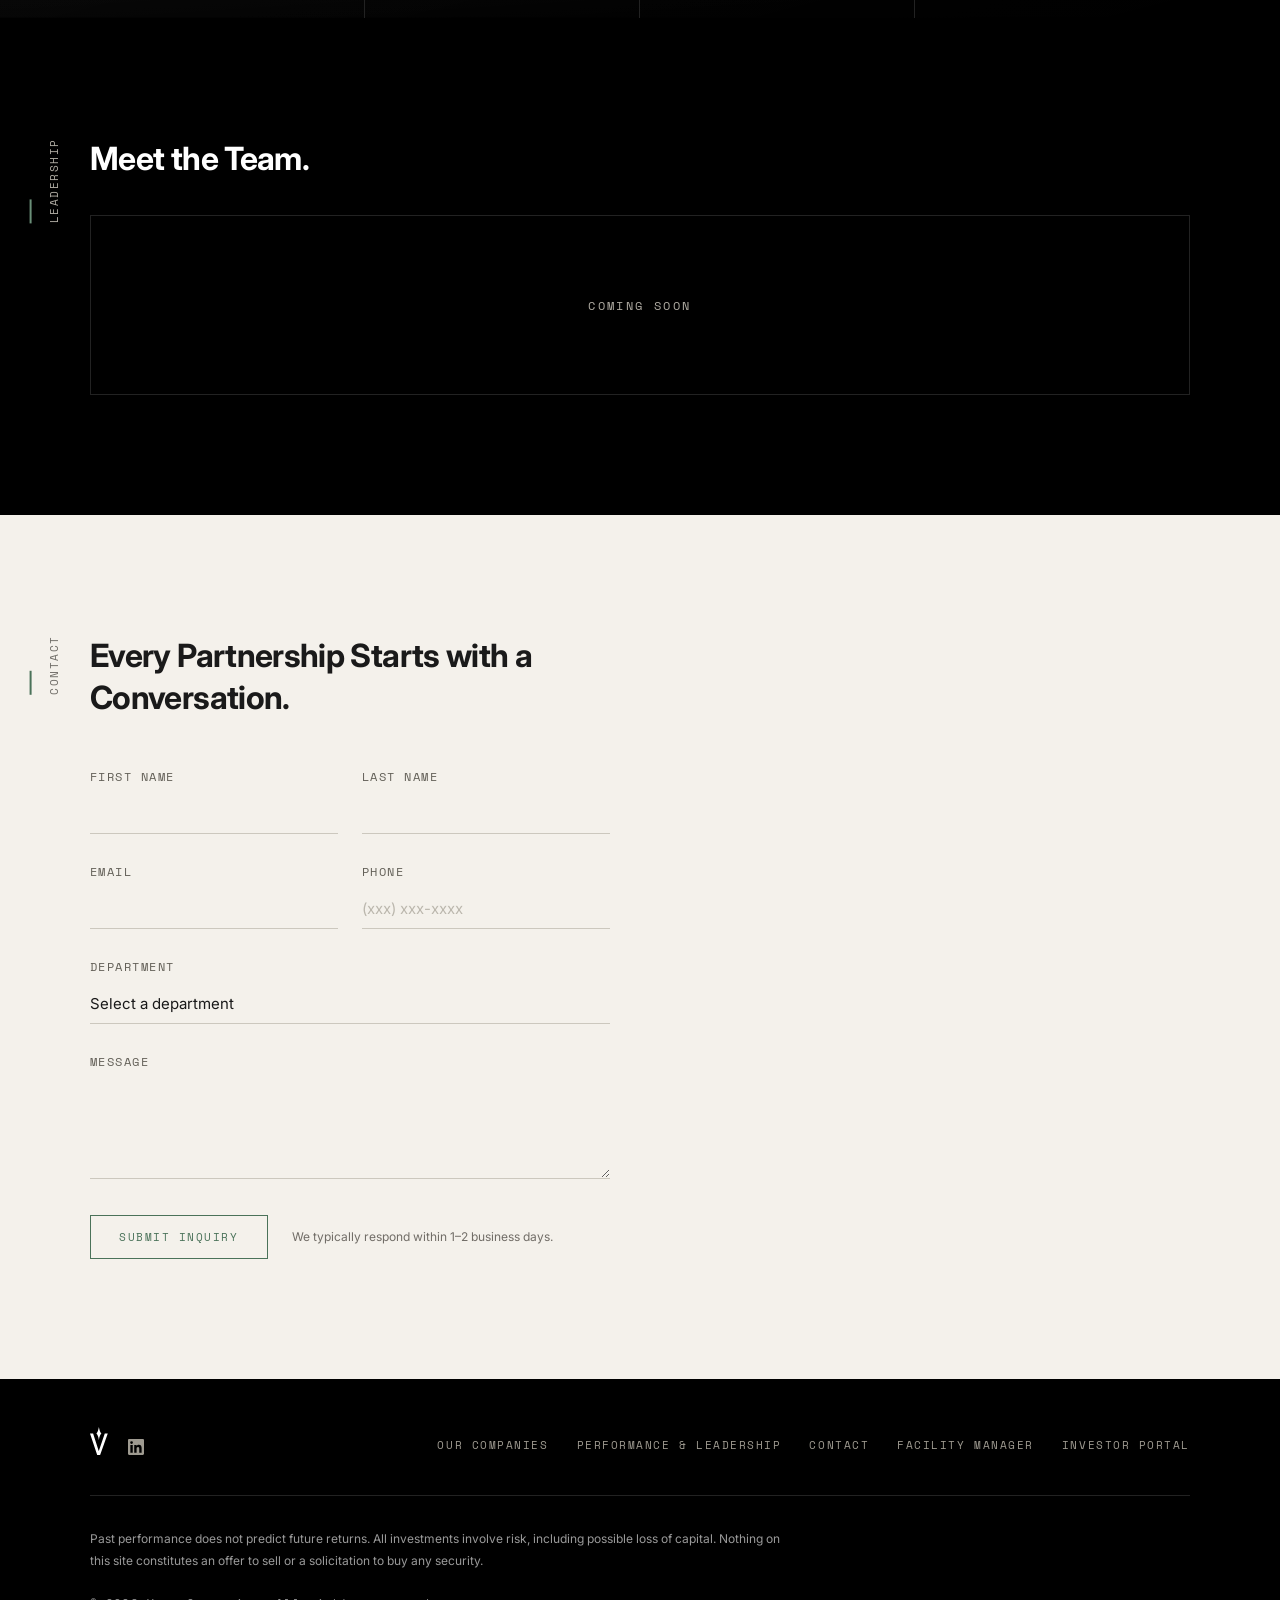
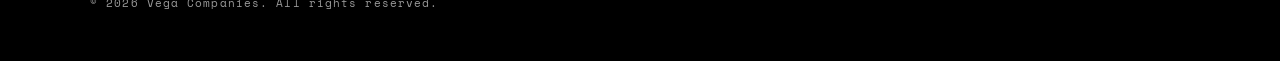
==== commit 3ca1885c: "Re-enable property management link on vegarei.com homepage Restore the Property & Asset Management c" ====
--- a/index.html
+++ b/index.html
@@ -366,7 +366,7 @@
       <div class="detail-item fade-up"><div class="accent-line"></div><h3>Capital Markets</h3><p>Commercial debt brokerage and loan placement, sourcing competitive financing solutions across asset classes.</p><div class="coming-tag"><span>Site Coming Soon</span></div></div>
       <div class="detail-item fade-up"><div class="accent-line"></div><h3>Development</h3><p>A full-service entitlement and development platform, from project origination through delivery.</p><div class="coming-tag"><span>Site Coming Soon</span></div></div>
       <div class="detail-item fade-up"><div class="accent-line"></div><h3>Private Equity</h3><p>A vertically integrated real estate investment platform focused on disciplined capital deployment, institutional asset management, and consistent investor returns.</p><div class="coming-tag"><span>Site Coming Soon</span></div></div>
-      <div class="detail-item fade-up"><div class="accent-line"></div><h3>Property &amp; Asset Management</h3><p>Hands-on oversight of multifamily and commercial assets, including tenant relations, maintenance, financial reporting, asset strategy, and operational efficiency.</p><div class="coming-tag"><span>Site Coming Soon</span></div></div>
+      <a class="detail-item fade-up" href="/property-management/" style="text-decoration:none;color:inherit;cursor:pointer"><div class="accent-line"></div><h3>Property &amp; Asset Management</h3><p>Hands-on oversight of multifamily and commercial assets, including tenant relations, maintenance, financial reporting, asset strategy, and operational efficiency.</p><div class="coming-tag" style="background:rgba(61,90,110,.95)"><span style="color:#fff">Visit Site</span></div></a>
       <div class="detail-item fade-up"><div class="accent-line"></div><h3>Real Estate Brokerage</h3><p>Full-service commercial and residential brokerage, leveraging deep market knowledge to source, negotiate, and close transactions across asset classes.</p><div class="coming-tag"><span>Site Coming Soon</span></div></div>
       <div class="detail-item fade-up"><div class="accent-line"></div><h3>Valuations</h3><p>Institutional-grade commercial appraisals built on accuracy, speed, and regulatory compliance.</p><div class="coming-tag"><span>Site Coming Soon</span></div></div>
     </div>
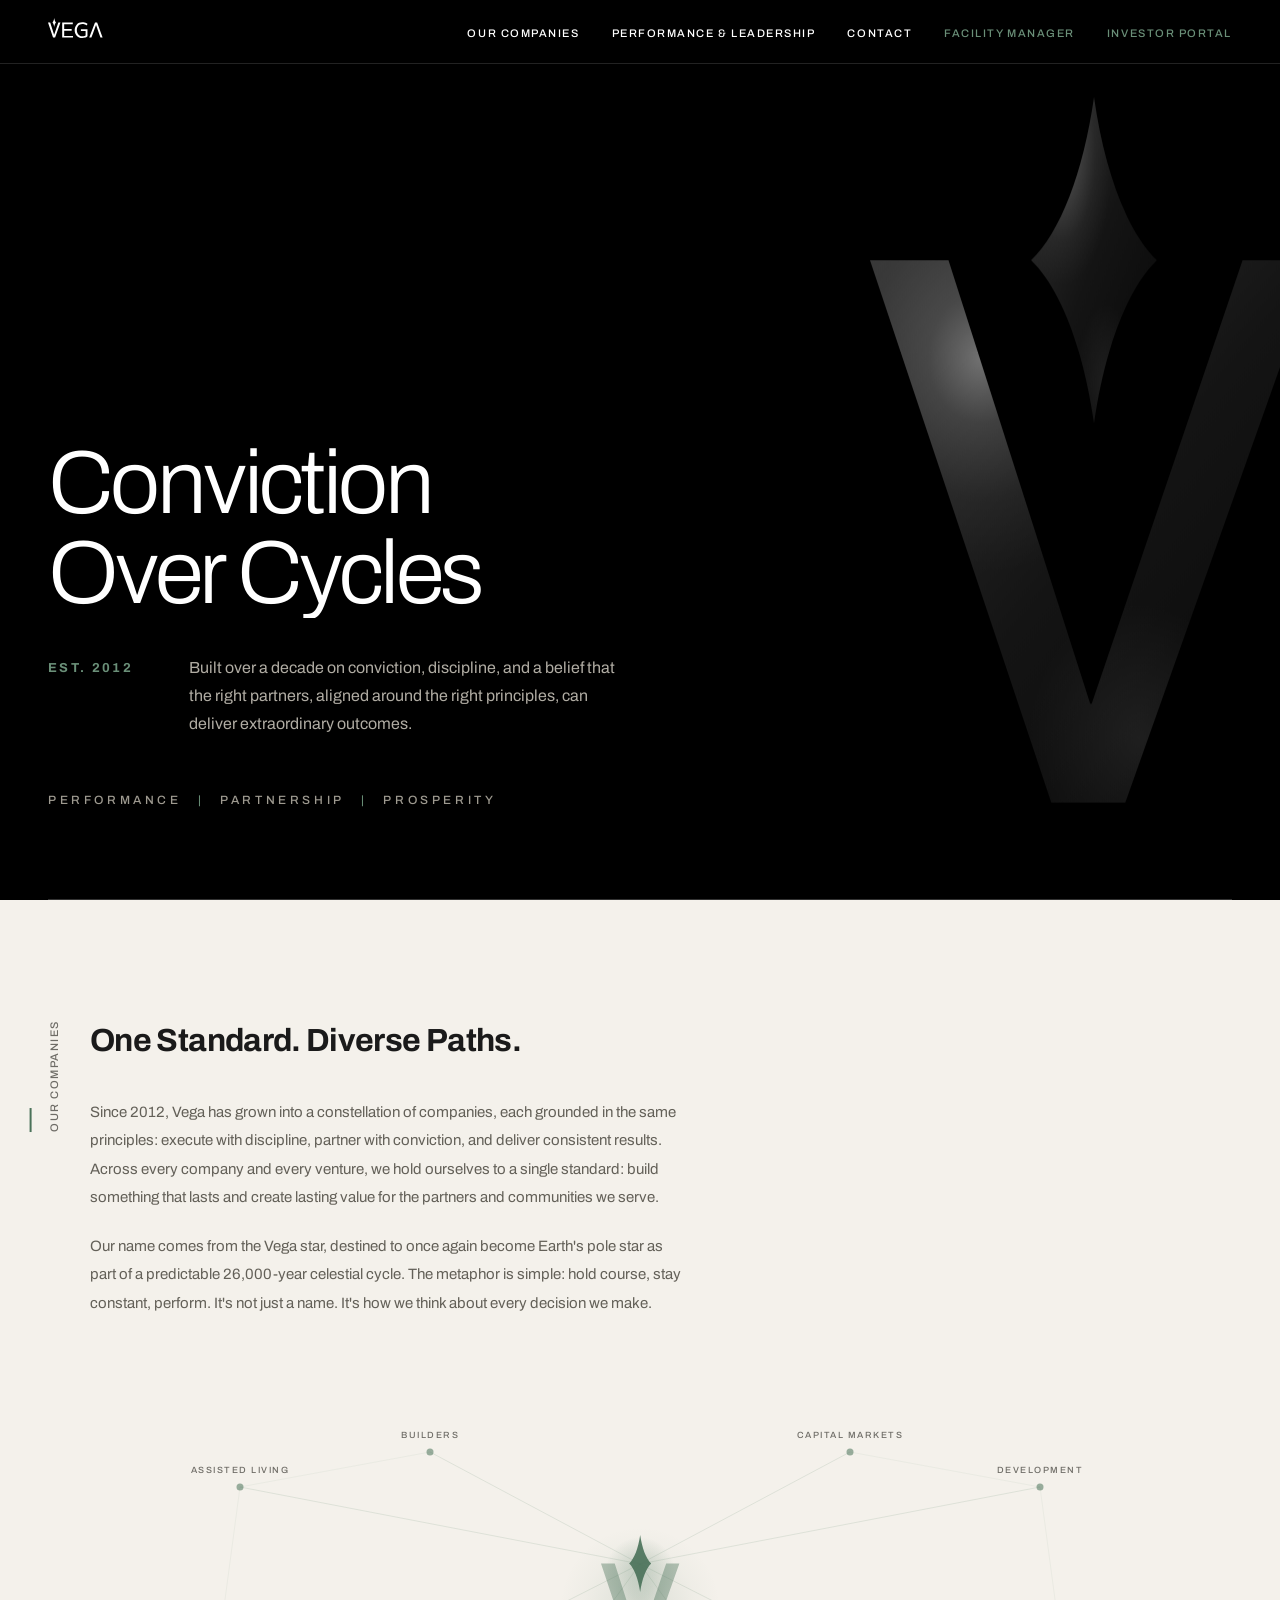
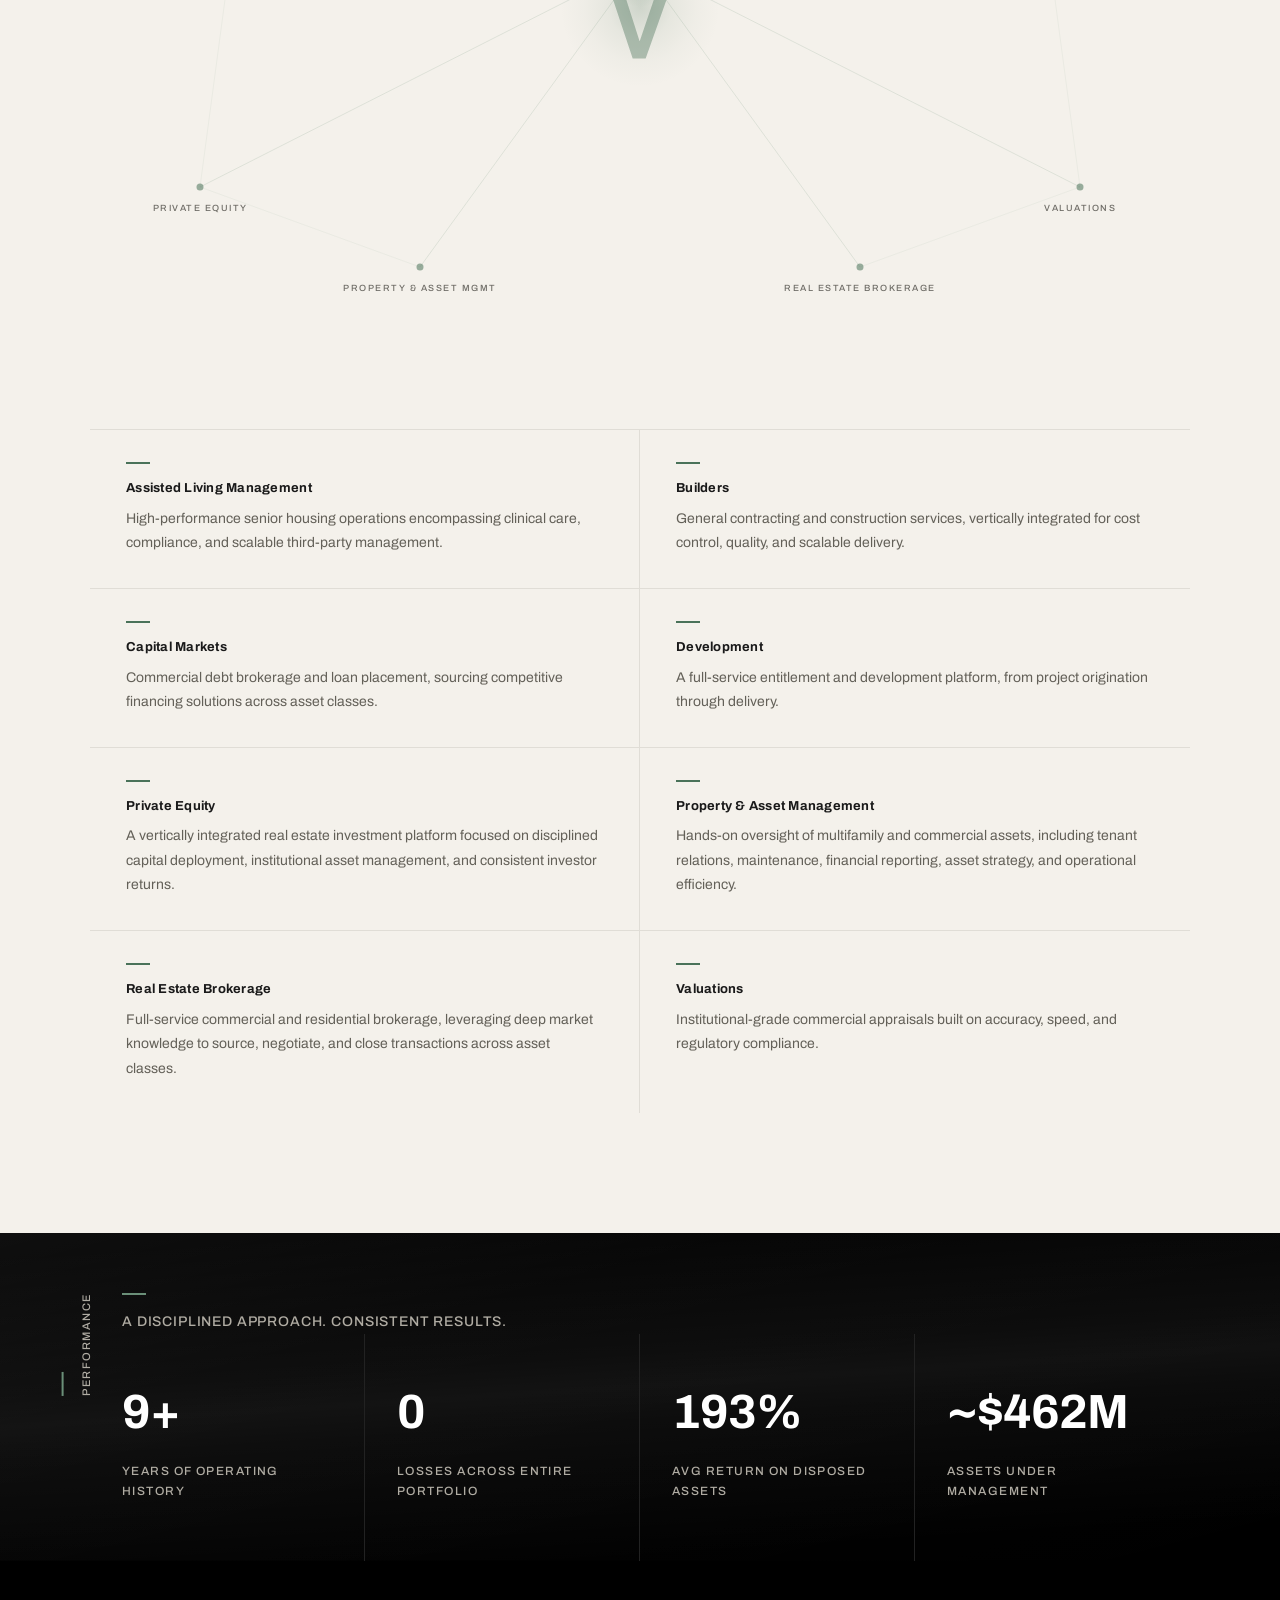
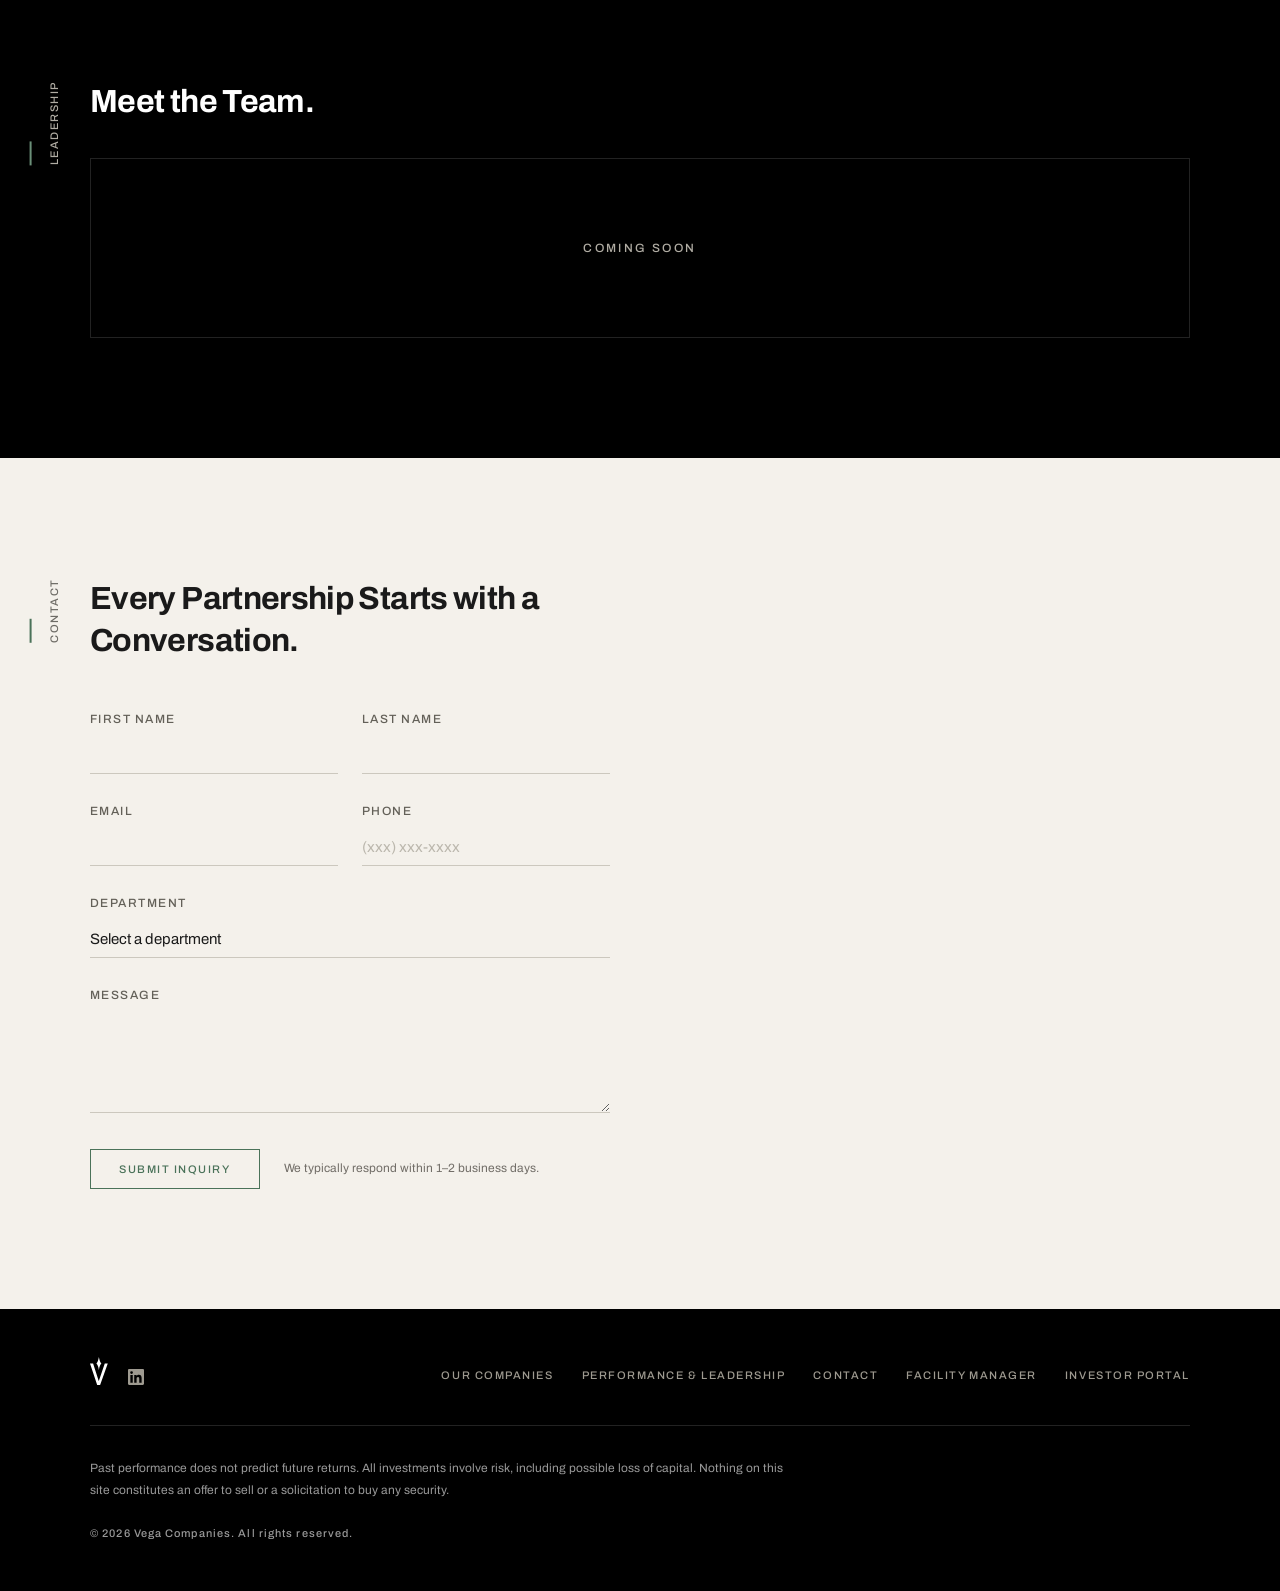
==== commit 9b8ec0ee: "Unify vegarei.com homepage font to Archivo Replace Inter + Space Mono with Archivo across the entire" ====
--- a/index.html
+++ b/index.html
@@ -10,9 +10,9 @@
 <meta name="description" content="Vega is a family of companies built over a decade on conviction, discipline, and a belief that the right partners can deliver extraordinary outcomes.">
 <link rel="preconnect" href="https://fonts.googleapis.com">
 <link rel="preconnect" href="https://fonts.gstatic.com" crossorigin>
-<link href="https://fonts.googleapis.com/css2?family=Inter:wght@300;400;500;600;700&family=Space+Mono:ital,wght@0,400;0,700;1,400&display=swap" rel="stylesheet">
+<link href="https://fonts.googleapis.com/css2?family=Archivo:wght@300;400;500;600;700&display=swap" rel="stylesheet">
 <style>
-:root{--black:#000;--white:#fff;--off-white:#f4f1eb;--grey:#636058;--grey-label:#6e6c66;--grey-label-dark:#B0ACA3;--grey-on-dark:#9E9A90;--grey-rule:#E0DDD6;--grey-dark-rule:#222;--green:#6A8F78;--green-on-white:#4A7259;--font-mono:'Space Mono',monospace;--font-sans:'Inter',-apple-system,'Helvetica Neue',Helvetica,Arial,sans-serif}
+:root{--black:#000;--white:#fff;--off-white:#f4f1eb;--grey:#636058;--grey-label:#6e6c66;--grey-label-dark:#B0ACA3;--grey-on-dark:#9E9A90;--grey-rule:#E0DDD6;--grey-dark-rule:#222;--green:#6A8F78;--green-on-white:#4A7259;--font-mono:'Archivo',-apple-system,'Helvetica Neue',sans-serif;--font-sans:'Archivo',-apple-system,'Helvetica Neue',sans-serif}
 *,*::before,*::after{margin:0;padding:0;box-sizing:border-box}
 html{scroll-behavior:smooth;font-size:16px}
 body{background:var(--black);color:var(--white);font-family:var(--font-sans);line-height:1.6;font-weight:400;overflow-x:hidden;-webkit-font-smoothing:antialiased}
@@ -350,14 +350,14 @@
         <line x1="150" y1="90" x2="340" y2="55" stroke="#4A7259" stroke-opacity=".06" stroke-width="1"/><line x1="760" y1="55" x2="950" y2="90" stroke="#4A7259" stroke-opacity=".06" stroke-width="1"/><line x1="110" y1="390" x2="330" y2="470" stroke="#4A7259" stroke-opacity=".06" stroke-width="1"/><line x1="770" y1="470" x2="990" y2="390" stroke="#4A7259" stroke-opacity=".06" stroke-width="1"/><line x1="150" y1="90" x2="110" y2="390" stroke="#4A7259" stroke-opacity=".06" stroke-width="1"/><line x1="950" y1="90" x2="990" y2="390" stroke="#4A7259" stroke-opacity=".06" stroke-width="1"/>
         <circle cx="550" cy="210" r="80" fill="url(#starglow)"/><circle cx="550" cy="175" r="35" fill="url(#starcore)"/>
         <g transform="translate(511,138) scale(.42)"><path d="M93.29,0c-4.49,31.47-14.06,56.29-26.21,67.93,12.14,11.65,21.71,36.46,26.21,67.93,4.49-31.47,14.06-56.29,26.21-67.93-12.14-11.65-21.71-36.46-26.21-67.93Z" fill="#4A7259" opacity=".9"/><path d="M0,67.93h32.68l59.02,184.67h.63l62.83-184.67h31.41l-80.27,225.92h-30.78L0,67.93Z" fill="#4A7259" opacity=".4"/></g>
-        <circle cx="150" cy="90" r="3.5" fill="#4A7259" opacity=".55"/><text x="150" y="76" text-anchor="middle" font-family="'Space Mono',monospace" font-size="9" letter-spacing="1.5" fill="#6e6c66" font-weight="500">ASSISTED LIVING</text>
-        <circle cx="340" cy="55" r="3.5" fill="#4A7259" opacity=".55"/><text x="340" y="41" text-anchor="middle" font-family="'Space Mono',monospace" font-size="9" letter-spacing="1.5" fill="#6e6c66" font-weight="500">BUILDERS</text>
-        <circle cx="760" cy="55" r="3.5" fill="#4A7259" opacity=".55"/><text x="760" y="41" text-anchor="middle" font-family="'Space Mono',monospace" font-size="9" letter-spacing="1.5" fill="#6e6c66" font-weight="500">CAPITAL MARKETS</text>
-        <circle cx="950" cy="90" r="3.5" fill="#4A7259" opacity=".55"/><text x="950" y="76" text-anchor="middle" font-family="'Space Mono',monospace" font-size="9" letter-spacing="1.5" fill="#6e6c66" font-weight="500">DEVELOPMENT</text>
-        <circle cx="110" cy="390" r="3.5" fill="#4A7259" opacity=".55"/><text x="110" y="414" text-anchor="middle" font-family="'Space Mono',monospace" font-size="9" letter-spacing="1.5" fill="#6e6c66" font-weight="500">PRIVATE EQUITY</text>
-        <circle cx="330" cy="470" r="3.5" fill="#4A7259" opacity=".55"/><text x="330" y="494" text-anchor="middle" font-family="'Space Mono',monospace" font-size="9" letter-spacing="1.5" fill="#6e6c66" font-weight="500">PROPERTY &amp; ASSET MGMT</text>
-        <circle cx="770" cy="470" r="3.5" fill="#4A7259" opacity=".55"/><text x="770" y="494" text-anchor="middle" font-family="'Space Mono',monospace" font-size="9" letter-spacing="1.5" fill="#6e6c66" font-weight="500">REAL ESTATE BROKERAGE</text>
-        <circle cx="990" cy="390" r="3.5" fill="#4A7259" opacity=".55"/><text x="990" y="414" text-anchor="middle" font-family="'Space Mono',monospace" font-size="9" letter-spacing="1.5" fill="#6e6c66" font-weight="500">VALUATIONS</text>
+        <circle cx="150" cy="90" r="3.5" fill="#4A7259" opacity=".55"/><text x="150" y="76" text-anchor="middle" font-family="'Archivo',sans-serif" font-size="9" letter-spacing="1.5" fill="#6e6c66" font-weight="500">ASSISTED LIVING</text>
+        <circle cx="340" cy="55" r="3.5" fill="#4A7259" opacity=".55"/><text x="340" y="41" text-anchor="middle" font-family="'Archivo',sans-serif" font-size="9" letter-spacing="1.5" fill="#6e6c66" font-weight="500">BUILDERS</text>
+        <circle cx="760" cy="55" r="3.5" fill="#4A7259" opacity=".55"/><text x="760" y="41" text-anchor="middle" font-family="'Archivo',sans-serif" font-size="9" letter-spacing="1.5" fill="#6e6c66" font-weight="500">CAPITAL MARKETS</text>
+        <circle cx="950" cy="90" r="3.5" fill="#4A7259" opacity=".55"/><text x="950" y="76" text-anchor="middle" font-family="'Archivo',sans-serif" font-size="9" letter-spacing="1.5" fill="#6e6c66" font-weight="500">DEVELOPMENT</text>
+        <circle cx="110" cy="390" r="3.5" fill="#4A7259" opacity=".55"/><text x="110" y="414" text-anchor="middle" font-family="'Archivo',sans-serif" font-size="9" letter-spacing="1.5" fill="#6e6c66" font-weight="500">PRIVATE EQUITY</text>
+        <circle cx="330" cy="470" r="3.5" fill="#4A7259" opacity=".55"/><text x="330" y="494" text-anchor="middle" font-family="'Archivo',sans-serif" font-size="9" letter-spacing="1.5" fill="#6e6c66" font-weight="500">PROPERTY &amp; ASSET MGMT</text>
+        <circle cx="770" cy="470" r="3.5" fill="#4A7259" opacity=".55"/><text x="770" y="494" text-anchor="middle" font-family="'Archivo',sans-serif" font-size="9" letter-spacing="1.5" fill="#6e6c66" font-weight="500">REAL ESTATE BROKERAGE</text>
+        <circle cx="990" cy="390" r="3.5" fill="#4A7259" opacity=".55"/><text x="990" y="414" text-anchor="middle" font-family="'Archivo',sans-serif" font-size="9" letter-spacing="1.5" fill="#6e6c66" font-weight="500">VALUATIONS</text>
       </svg>
     </div>
     <div class="details">
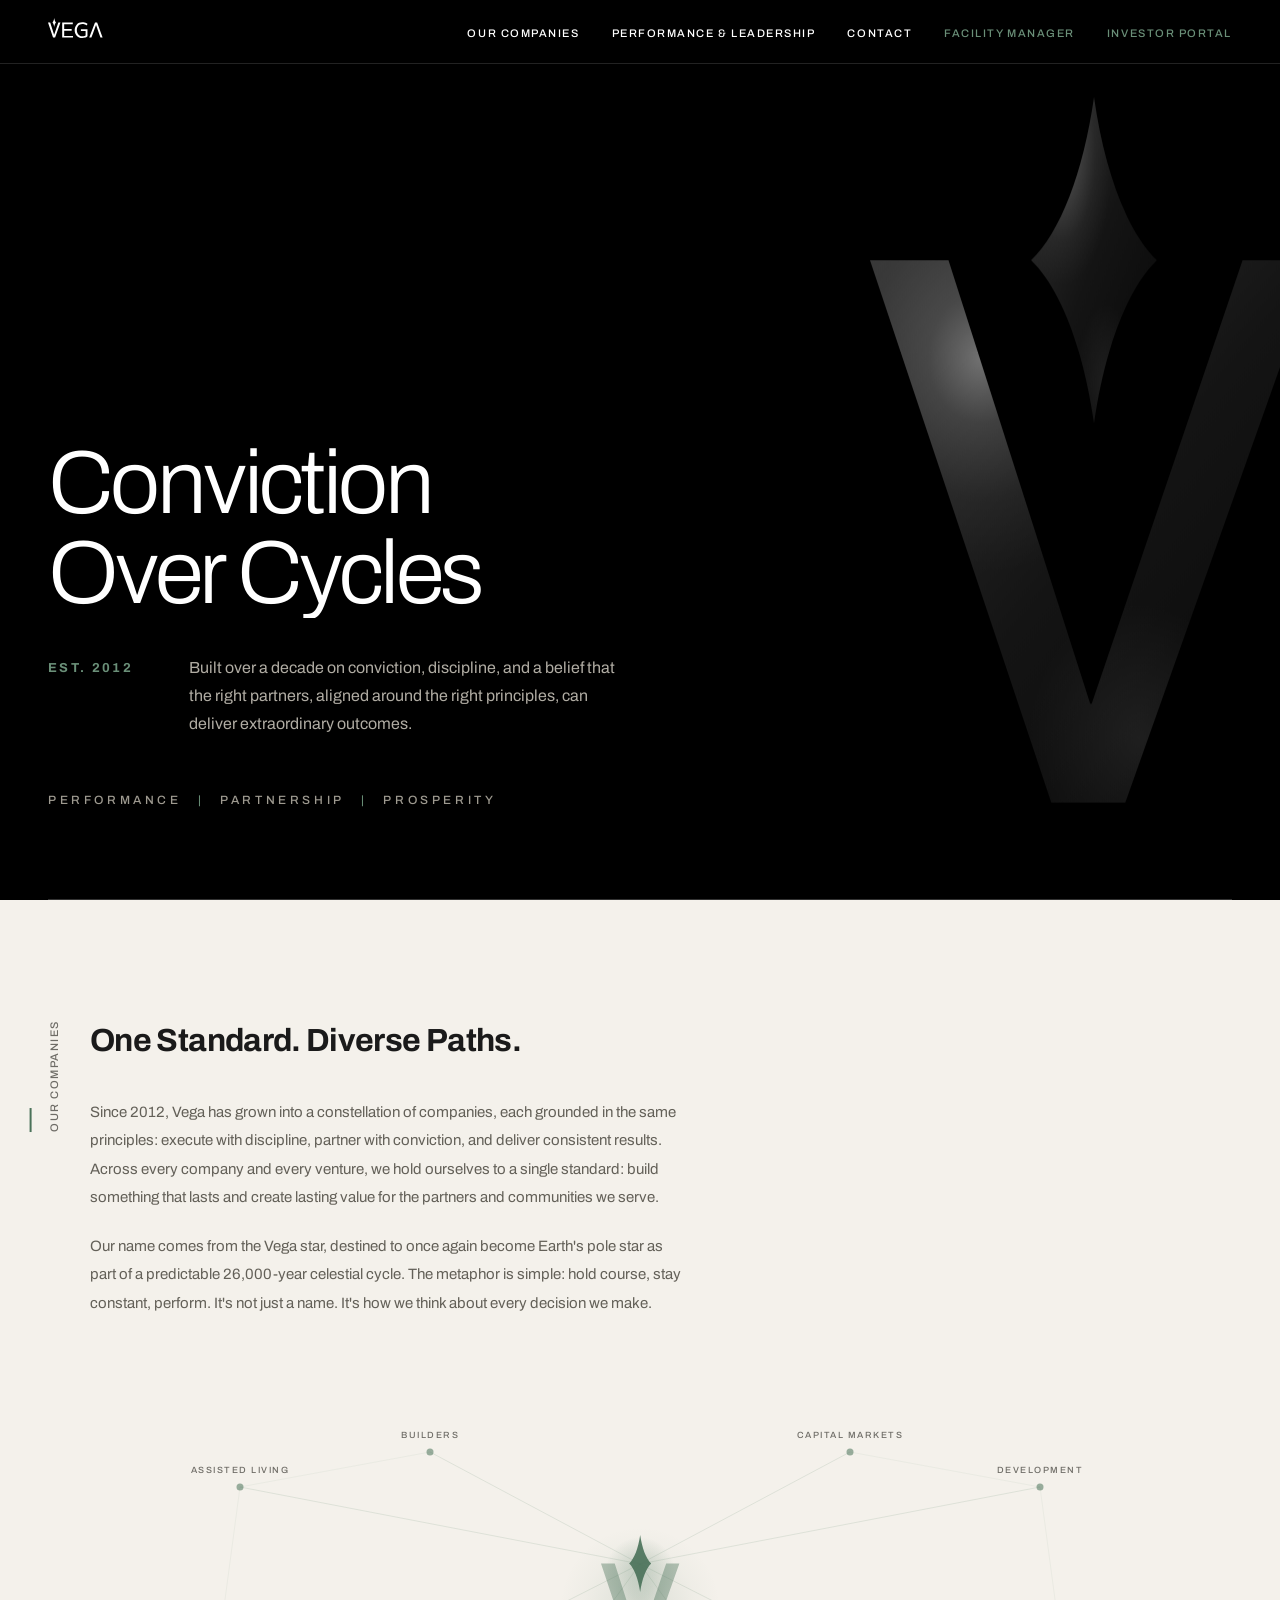
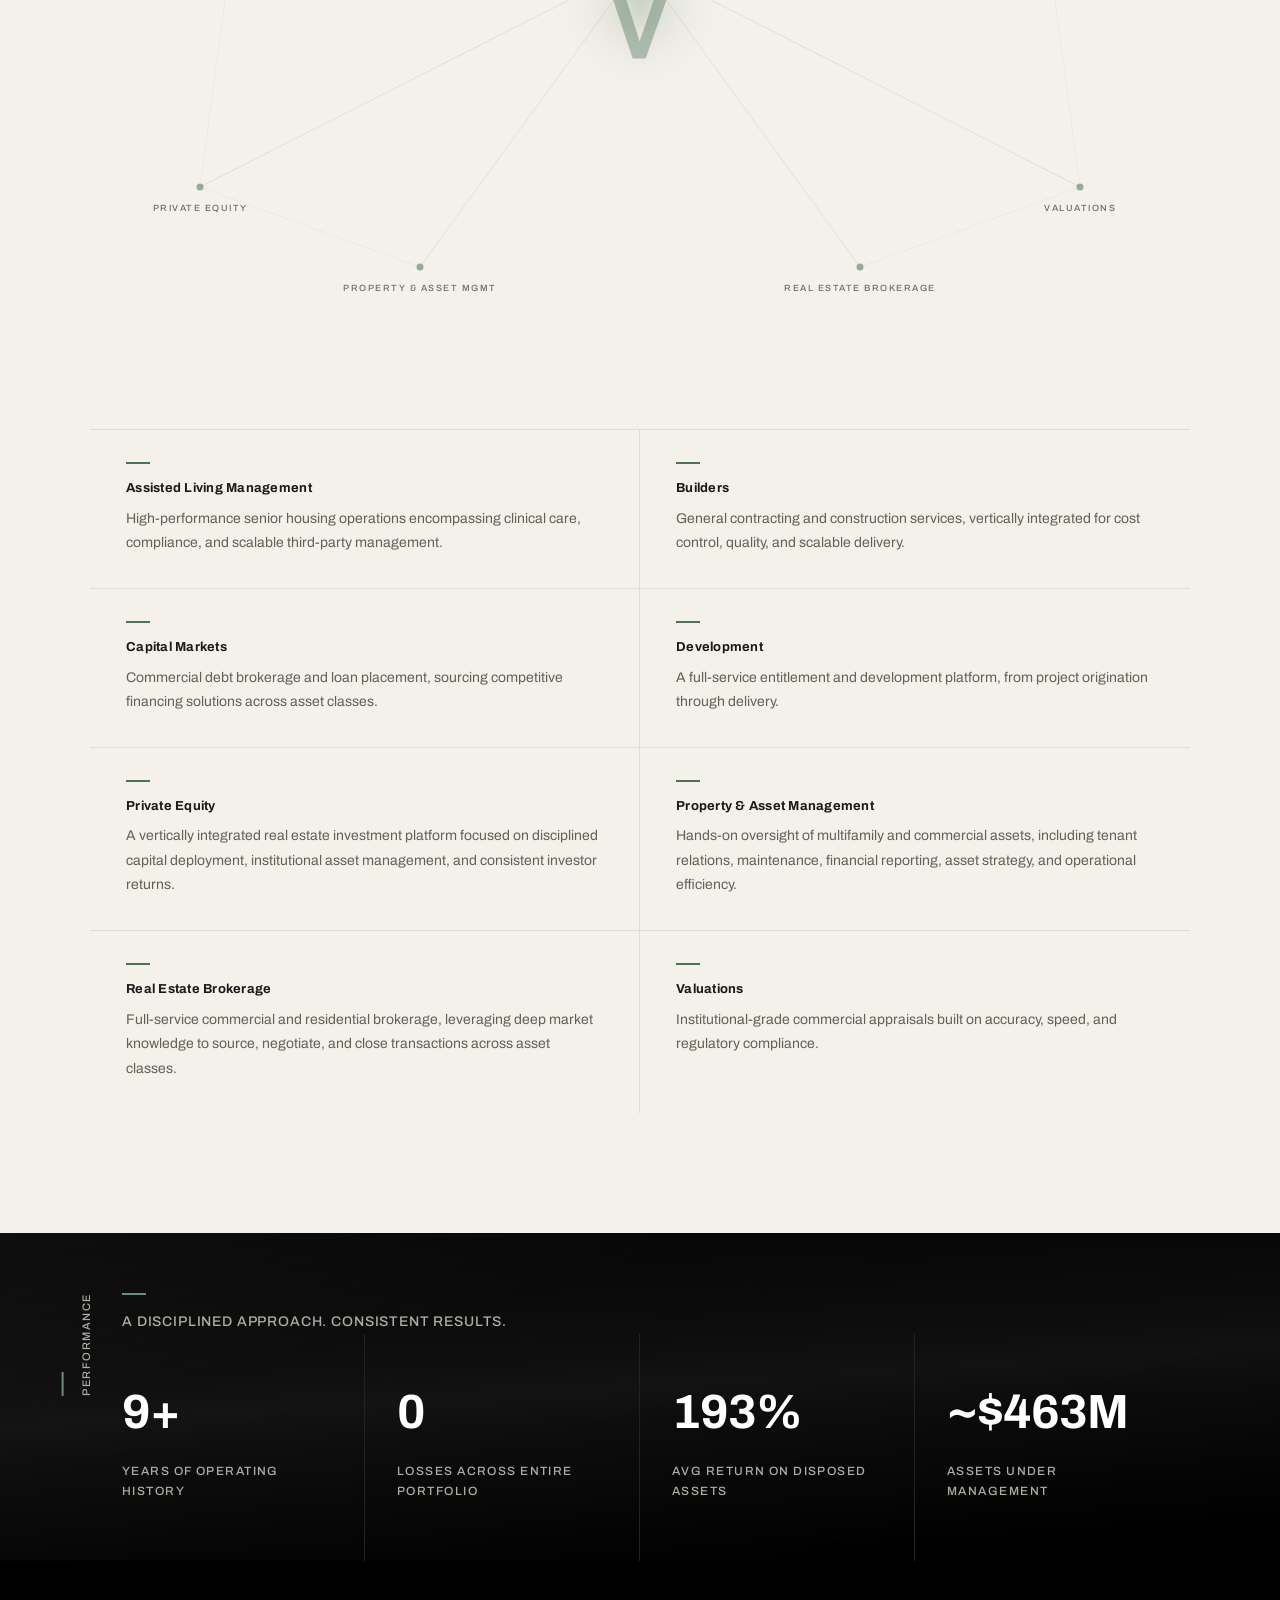
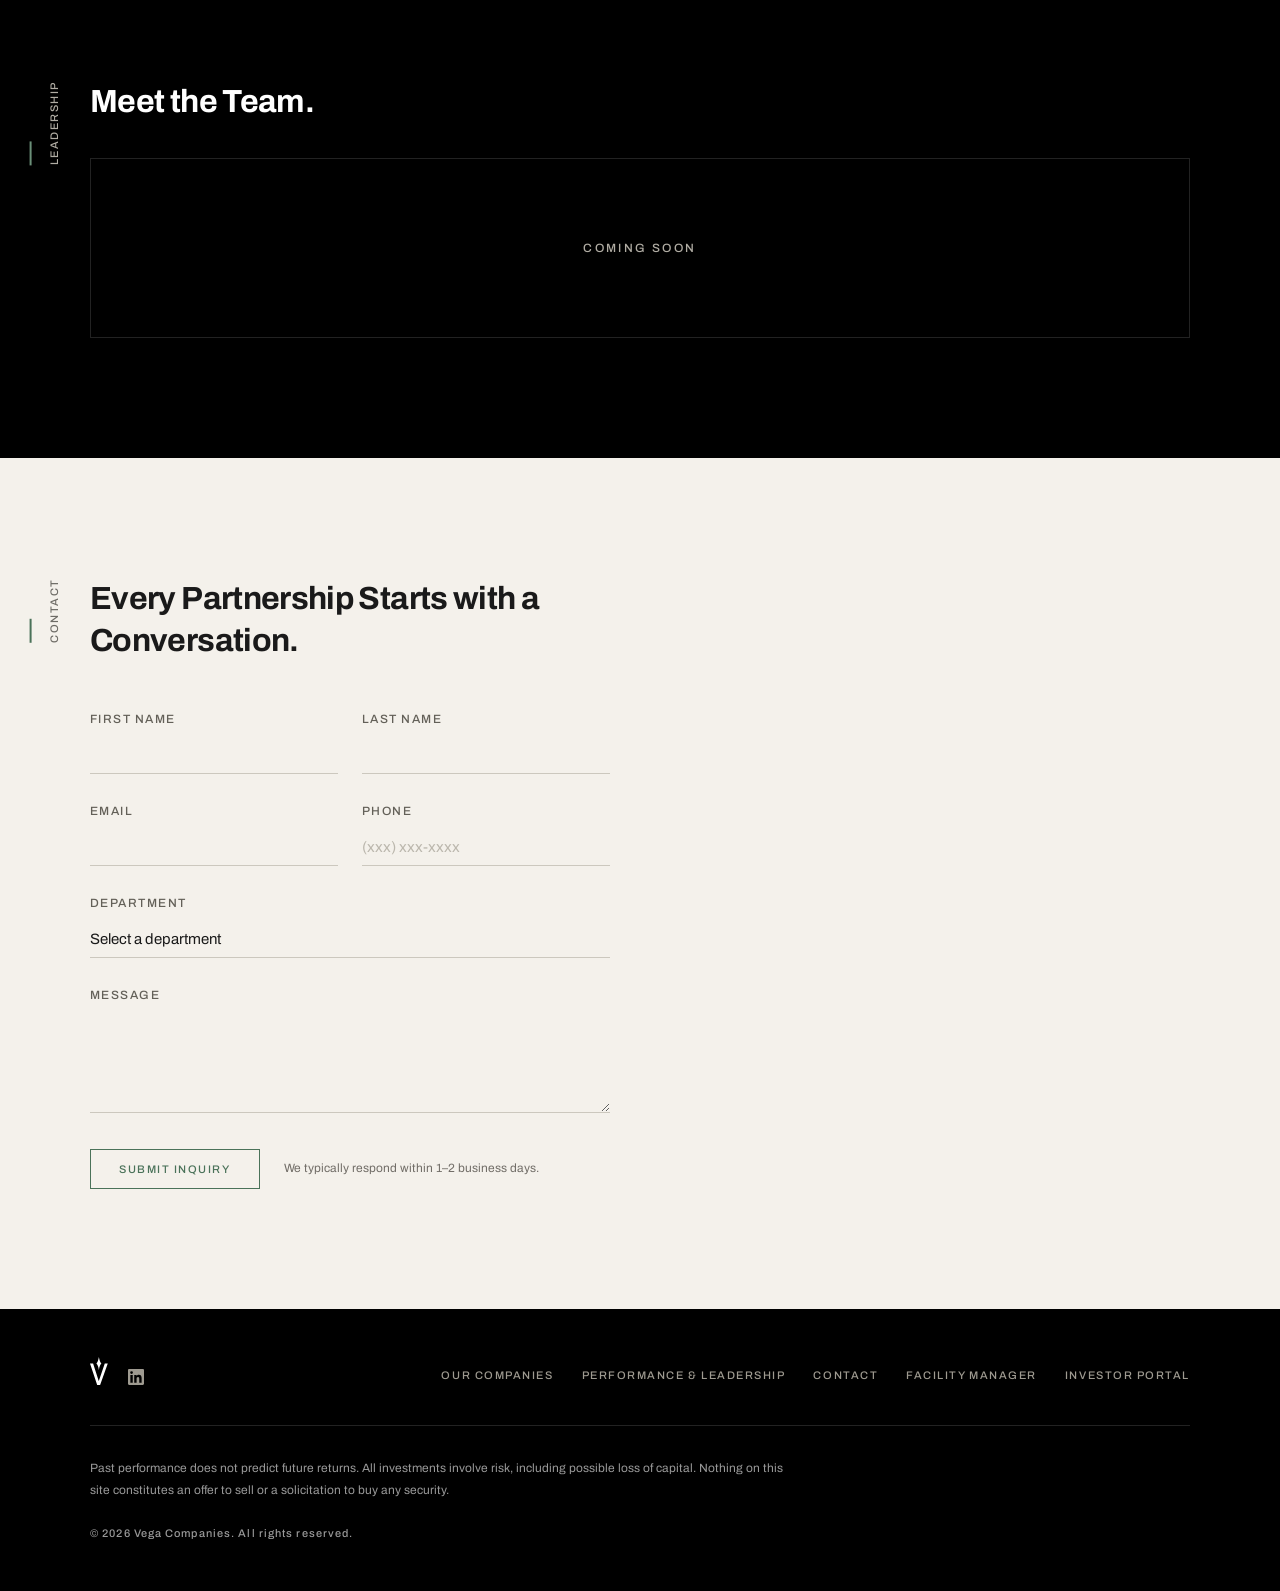
==== commit 7849cdb8: "Send property management and ALM form leads to Google Sheets These forms only showed a confirmation " ====
--- a/index.html
+++ b/index.html
@@ -366,7 +366,7 @@
       <div class="detail-item fade-up"><div class="accent-line"></div><h3>Capital Markets</h3><p>Commercial debt brokerage and loan placement, sourcing competitive financing solutions across asset classes.</p><div class="coming-tag"><span>Site Coming Soon</span></div></div>
       <div class="detail-item fade-up"><div class="accent-line"></div><h3>Development</h3><p>A full-service entitlement and development platform, from project origination through delivery.</p><div class="coming-tag"><span>Site Coming Soon</span></div></div>
       <div class="detail-item fade-up"><div class="accent-line"></div><h3>Private Equity</h3><p>A vertically integrated real estate investment platform focused on disciplined capital deployment, institutional asset management, and consistent investor returns.</p><div class="coming-tag"><span>Site Coming Soon</span></div></div>
-      <a class="detail-item fade-up" href="/property-management/" style="text-decoration:none;color:inherit;cursor:pointer"><div class="accent-line"></div><h3>Property &amp; Asset Management</h3><p>Hands-on oversight of multifamily and commercial assets, including tenant relations, maintenance, financial reporting, asset strategy, and operational efficiency.</p><div class="coming-tag" style="background:rgba(61,90,110,.95)"><span style="color:#fff">Visit Site</span></div></a>
+      <a class="detail-item fade-up" href="https://www.vegarei.com/property-management/" style="text-decoration:none;color:inherit;cursor:pointer"><div class="accent-line"></div><h3>Property &amp; Asset Management</h3><p>Hands-on oversight of multifamily and commercial assets, including tenant relations, maintenance, financial reporting, asset strategy, and operational efficiency.</p><div class="coming-tag" style="background:rgba(61,90,110,.95)"><span style="color:#fff">Visit Site</span></div></a>
       <div class="detail-item fade-up"><div class="accent-line"></div><h3>Real Estate Brokerage</h3><p>Full-service commercial and residential brokerage, leveraging deep market knowledge to source, negotiate, and close transactions across asset classes.</p><div class="coming-tag"><span>Site Coming Soon</span></div></div>
       <div class="detail-item fade-up"><div class="accent-line"></div><h3>Valuations</h3><p>Institutional-grade commercial appraisals built on accuracy, speed, and regulatory compliance.</p><div class="coming-tag"><span>Site Coming Soon</span></div></div>
     </div>
